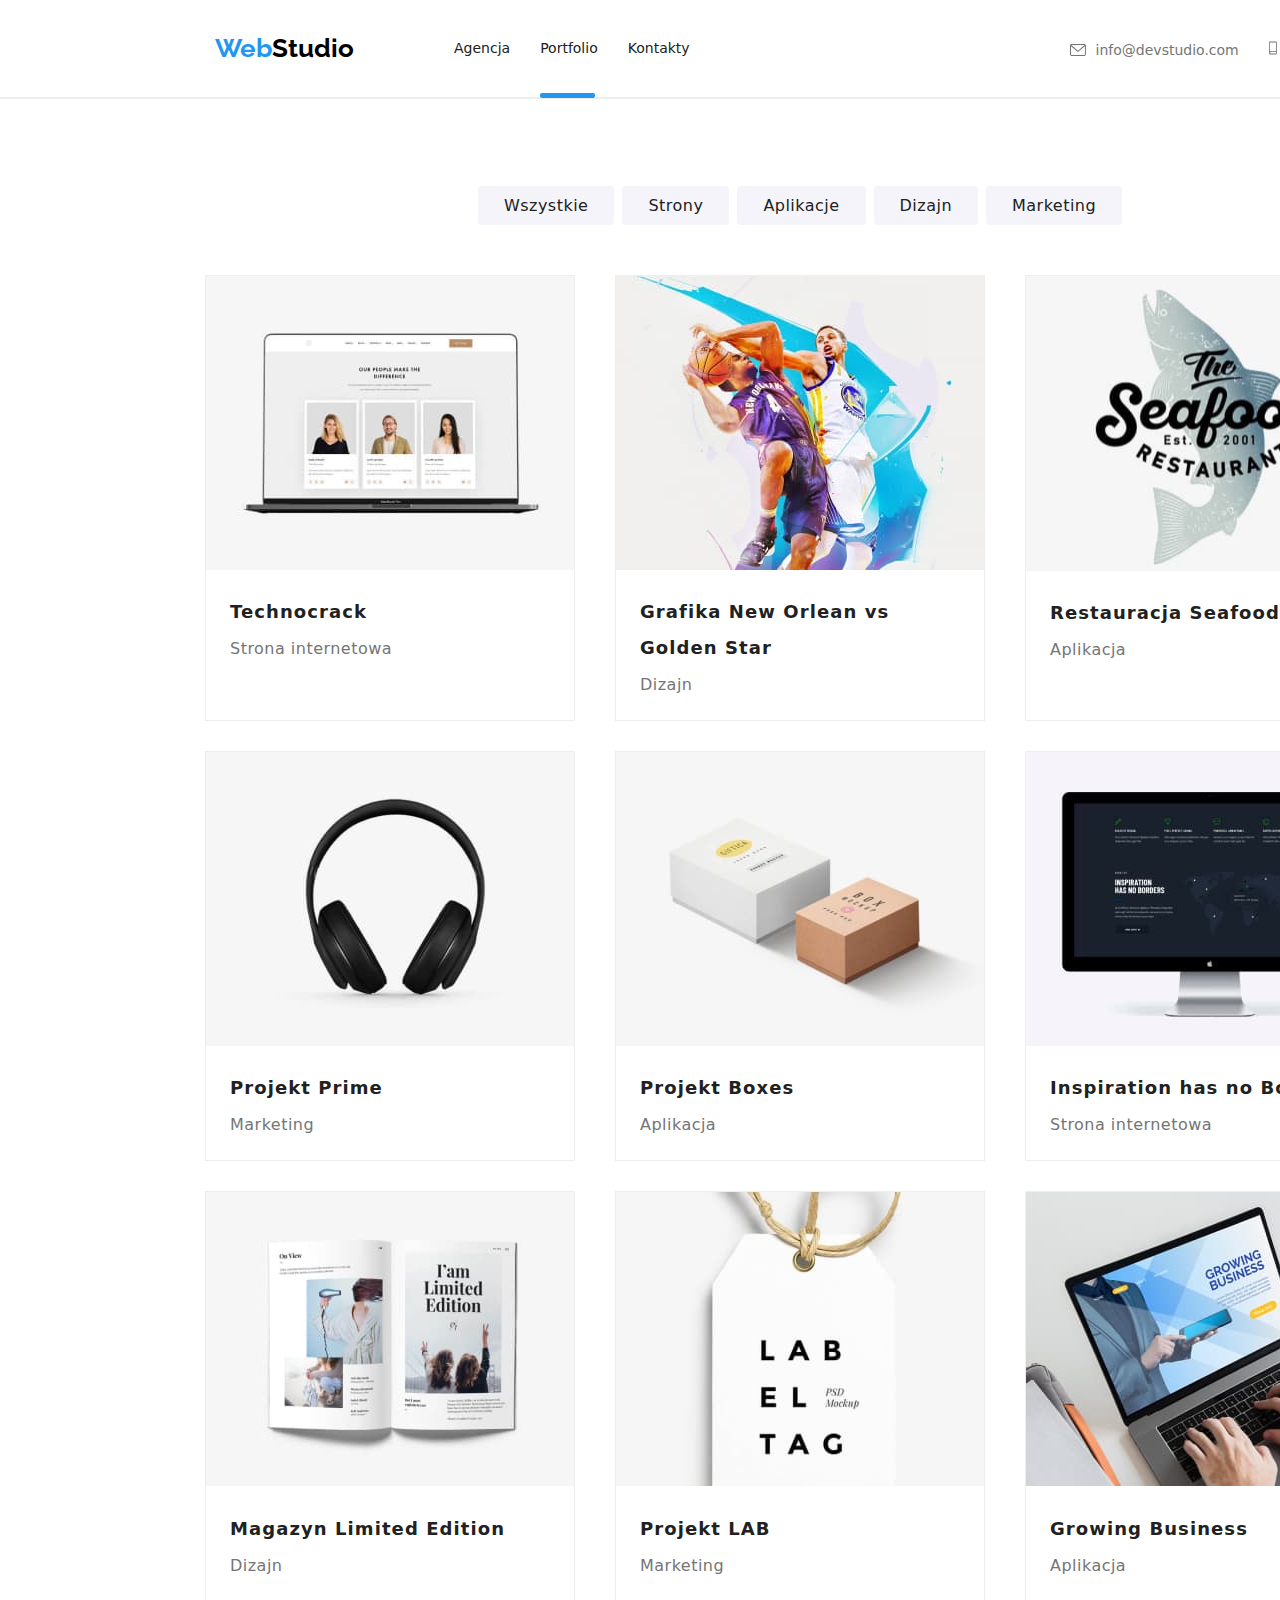
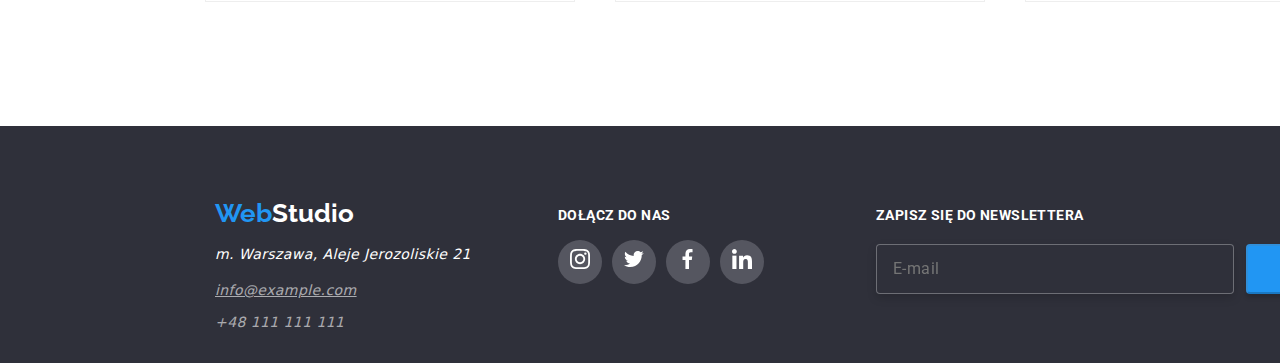
==== portfolio.html @ 520915a3 "Add files via upload" ====
<!DOCTYPE html>
<html lang="pl">
  <head>
    <meta charset="UTF-8" />
    <meta http-equiv="X-UA-Compatible" content="IE=edge" />
    <meta name="viewport" content="width=device-width, initial-scale=1.0" />
    <title>Zadanie domowe GoIT Polska</title>
    <link rel="icon" type="image/x-icon" href="ico.png" />
    <link rel="stylesheet" href="./css/styles.css" />
    <link rel="preconnect" href="https://fonts.googleapis.com" />
    <link rel="preconnect" href="https://fonts.gstatic.com" crossorigin />
    <link
      href="https://fonts.googleapis.com/css2?family=Raleway:ital,wght@0,100;0,200;0,300;0,400;0,500;0,600;0,700;0,800;0,900;1,100;1,200;1,300;1,400;1,500;1,600;1,700;1,800;1,900&display=swap"
      rel="stylesheet"
    />
    <link rel="preconnect" href="https://fonts.googleapis.com" />
    <link rel="preconnect" href="https://fonts.gstatic.com" crossorigin />
    <link
      href="https://fonts.googleapis.com/css2?family=Raleway:ital,wght@0,100;0,200;0,300;0,400;0,500;0,600;0,700;0,800;0,900;1,100;1,200;1,300;1,400;1,500;1,600;1,700;1,800;1,900&family=Roboto:ital,wght@0,100;0,300;0,400;0,500;0,700;0,900;1,100;1,300;1,400;1,500;1,700;1,900&display=swap"
      rel="stylesheet"
    />
    <link href="./css/main.min.css" rel="stylesheet" />
  </head>
  <body>
    <header>
      <div class="menu">
        <nav>
          <a href="index.html" class="logo">
            <span style="color: #2196f3">Web</span><span style="color: black">Studio</span>
          </a>
          <ul class="nav__list">
            <li class="nav__item"><a class="nav__link" href="index.html">Agencja</a></li>
            <li class="nav__item"><a class="nav__link is-active" href="portfolio.html">Portfolio</a></li>
            <li class="nav__item"><a class="nav__link" href="Contact">Kontakty</a></li>
          </ul>
        </nav>
         <ul class="contact__list">
          <li class="contact__item">
            <a class="contact__link" href="mailto:info@devstudio.com">
              <svg class="mail__icon"><use href="./images/icons.svg#icon-envelope"></use></svg>info@devstudio.com
            </a>
          </li>
          <li class="contact__item">
            <a class="contact__link" href="call:+48111111111">
              <svg class="phone__icon"><use href="./images/icons.svg#icon-smartphone"></use></svg>+48 111 111 111
            </a>
          </li>
      </div>
    </header>

    <main>
      <nav class="filter__container">
        <ul class="filter__list">
          <li>
            <a href="all.html" class="btn" type="button">Wszystkie</a>
          </li>
          <li>
            <a href="pages.html" class="btn" type="button">Strony</a>
          </li>
          <li>
            <a href="apps.html" class="btn" type="button">Aplikacje</a>
          </li>
          <li>
            <a href="design.html" class="btn" type="button">Dizajn</a>
          </li>
          <li>
            <a href="marketing.html" class="btn" type="button">Marketing</a>
          </li>
        </ul>
      </nav>
      <div class="main__container">
        <ul class="portfolio__list">
          <li class="portfolio__item">
            <div class="portfolio__overlay">
            <p class="portfolio__overlay-text">
              Technocrack jest popularną platformą wykorzystywaną do
              rozpowszechniania koronawirusa. Firmy wykorzystują tę
              platformę do celów szpiegowskich i ataków na niezabezpieczone
              serwery konkurencji
            </p>
          </div>
            <img
              src="./images/photo8.jpg"
              width="370"
              height="294"
              alt="laptop"
            />
            <div class="description__container">
            <h3 class="portfolio__heading">Technocrack</h3>
            <p class="portfolio__description">Strona internetowa</p>
          </div>
          </li>
          <li class="portfolio__item">
            <div class="portfolio__overlay">
              <p class="portfolio__overlay-text">
                Technocrack jest popularną platformą wykorzystywaną do
                rozpowszechniania koronawirusa. Firmy wykorzystują tę
                platformę do celów szpiegowskich i ataków na niezabezpieczone
                serwery konkurencji
              </p>
            </div>
            <img
              src="./images/photo9.jpg"
              width="370"
              height="294"
              alt="laptop"
            />
            <div class="description__container">
            <h3 class="portfolio__heading">Grafika New Orlean vs Golden Star</h3>
            <p class="portfolio__description">Dizajn</p>
           
          </li>
          <li class="portfolio__item">
            <div class="portfolio__overlay">
              <p class="portfolio__overlay-text">
                Technocrack jest popularną platformą wykorzystywaną do
                rozpowszechniania koronawirusa. Firmy wykorzystują tę
                platformę do celów szpiegowskich i ataków na niezabezpieczone
                serwery konkurencji
              </p>
            </div>
            <img
              src="./images/photo10.jpg"
              width="370"
              height="295"
              alt="basketball-players"
            />
            <div class="description__container">
            <h3 class="portfolio__heading">Restauracja Seafood</h3>
            <p class="portfolio__description">Aplikacja</p></div>
          
          </li>
          <li class="portfolio__item">
            <div class="portfolio__overlay">
              <p class="portfolio__overlay-text">
                Technocrack jest popularną platformą wykorzystywaną do
                rozpowszechniania koronawirusa. Firmy wykorzystują tę
                platformę do celów szpiegowskich i ataków na niezabezpieczone
                serwery konkurencji
              </p>
            </div>
            <img
              src="./images/photo11.jpg"
              width="370"
              height="294"
              alt="laptop"
            />
            <div class="description__container">
            <h3 class="portfolio__heading">Projekt Prime</h3>
            <p class="portfolio__description">Marketing</p></div>
           
          </li>
          <li class="portfolio__item">
            <div class="portfolio__overlay">
              <p class="portfolio__overlay-text">
                Technocrack jest popularną platformą wykorzystywaną do
                rozpowszechniania koronawirusa. Firmy wykorzystują tę
                platformę do celów szpiegowskich i ataków na niezabezpieczone
                serwery konkurencji
              </p>
            </div>
            <img
              src="./images/photo12.jpg"
              width="370"
              height="294"
              alt="laptop"
            />
            <div class="description__container">
            <h3 class="portfolio__heading">Projekt Boxes</h3>
            <p class="portfolio__description">Aplikacja</p></div>
           
          </li>
          <li class="portfolio__item">
            <div class="portfolio__overlay">
              <p class="portfolio__overlay-text">
                Technocrack jest popularną platformą wykorzystywaną do
                rozpowszechniania koronawirusa. Firmy wykorzystują tę
                platformę do celów szpiegowskich i ataków na niezabezpieczone
                serwery konkurencji
              </p>
            </div>
            <img 
              src="./images/photo13.jpg"
              width="370"
              height="294"
              alt="laptop"
            />
            <div class="description__container">
            <h3 class="portfolio__heading">Inspiration has no Borders</h3>
            <p class="portfolio__description">Strona internetowa</p></div>
          
          </li>
          <li class="portfolio__item">
            <div class="portfolio__overlay">
              <p class="portfolio__overlay-text">
                Technocrack jest popularną platformą wykorzystywaną do
                rozpowszechniania koronawirusa. Firmy wykorzystują tę
                platformę do celów szpiegowskich i ataków na niezabezpieczone
                serwery konkurencji
              </p>
            </div>
            <img
              src="./images/photo14.jpg"
              width="370"
              height="294"
              alt="laptop"
            />
            <div class="description__container">
            <h3 class="portfolio__heading">Magazyn Limited Edition</h3>
            <p class="portfolio__description">Dizajn</p></div>
            
          </li>
          <li class="portfolio__item">
            <div class="portfolio__overlay">
              <p class="portfolio__overlay-text">
                Technocrack jest popularną platformą wykorzystywaną do
                rozpowszechniania koronawirusa. Firmy wykorzystują tę
                platformę do celów szpiegowskich i ataków na niezabezpieczone
                serwery konkurencji
              </p>
            </div>
            <img
              src="./images/photo15.jpg"
              width="370"
              height="294"
              alt="laptop"
            />
            <div class="description__container">
            <h3 class="portfolio__heading">Projekt LAB</h3>
            <p class="portfolio__description">Marketing</p></div>
            
          </li>
          <li class="portfolio__item">
            <div class="portfolio__overlay">
              <p class="portfolio__overlay-text">
                Technocrack jest popularną platformą wykorzystywaną do
                rozpowszechniania koronawirusa. Firmy wykorzystują tę
                platformę do celów szpiegowskich i ataków na niezabezpieczone
                serwery konkurencji
              </p>
            </div>
            <img
              src="./images/photo16.jpg"
              width="370"
              height="294"
              alt="laptop"
            />
            <div class="description__container">
            <h3 class="portfolio__heading">Growing Business</h3>
            <p class="portfolio__description">Aplikacja</p></div>
          </li>
        </ul>
      </div>
    </main>
    <footer>
      <address>
        <div class="footer__container-logo">
          <a class="logo"><span style="color: #2196f3">Web</span><span style="color: white">Studio</span></a>
          <a class="footer__street">m. Warszawa, Aleje Jerozoliskie 21</a>
          <a class="footer__mail-link" href="mailto:info@example.com"
            >info@example.com</a
          >
          <a class="footer__phone-link" href="+48111111111">+48 111 111 111</a><br />
        </div>
        <div class="footer__box">
          <p class="footer__heading">DOŁĄCZ DO NAS</p>
          <ul class="footer__icon-list">
            <li class="footer__icon-item">
              <a
                class="footer__icon"
                href="https://www.instagram.com/"
                target="_blank"
                title="instagram"
              >
                <div class="footer__icon-box">
                  <svg class="social__icon" height="20" width="20">
                    <use href="./images/icons.svg#icon-instagram-1"></use>
                  </svg></div
              ></a>
            </li>

            <li class="footer__icon-item">
              <a
                class="footer__icon"
                href="https://www.twitter.com/"
                target="_blank"
                title="twitter"
              >
                <div class="footer__icon-box">
                  <svg class="social__icon" height="20" width="20">
                    <use href="./images/icons.svg#icon-twitter-1"></use>
                  </svg></div
              ></a>
            </li>

            <li class="footer__icon-item">
              <a
                class="footer__icon"
                href="https://www.facebook.com/"
                target="_blank"
                title="facebook"
              >
                <div class="footer__icon-box">
                  <svg class="social__icon" height="20" width="20">
                    <use href="./images/icons.svg#icon-facebook-1"></use>
                  </svg></div
              ></a>
            </li>

            <li class="footer__icon-item">
              <a
                class="footer__icon"
                href="https://www.linkedin.com/"
                target="_blank"
                title="linkedin"
              >
                <div class="footer__icon-box">
                  <svg class="social__icon" height="20" width="20">
                    <use href="./images/icons.svg#icon-linkedin-1"></use>
                  </svg></div></a>
            </li>
          </ul>
        </div>
        <div class="footer__box-newsletter">
          <p class="footer__heading footer__heading--newsletter">Zapisz się do newslettera</p>
          <form>
            <div class="newsletter__container">
            <input class="footer__newsletter" type="email" name="email" placeholder="E-mail"required>
    <button class="form__button form__button--signup" type="submit">
      Zapisz się
      <svg class="icon__send" height="24" width="24">
        <use href="./images/icons.svg#icon-icon-send"></use>
      </svg>
    </button>
  </div>
  </input>
</form>
</div>
      </address>
    </footer>
  </body>
</html>
---- css/main.min.css ----
*{-webkit-box-sizing:border-box;box-sizing:border-box;margin:0 auto;list-style:none}body{font-family:"roboto",sans-serif;background-color:#fff;font-style:normal;width:1600px;position:relative;margin:0 auto}header{max-width:100%;padding:32px;border-bottom:2px solid #eee;-webkit-box-pack:justify;-ms-flex-pack:justify;justify-content:space-between}nav{position:relative;display:-webkit-box;display:-ms-flexbox;display:flex;-webkit-box-align:center;-ms-flex-align:center;align-items:center;-webkit-box-pack:justify;-ms-flex-pack:justify;justify-content:space-between;margin:0;gap:60px}/*! modern-normalize v1.1.0 | MIT License | https://github.com/sindresorhus/modern-normalize */*,::before,::after{-webkit-box-sizing:border-box;box-sizing:border-box}html{line-height:1.15;-webkit-text-size-adjust:100%;-moz-tab-size:4;-o-tab-size:4;tab-size:4}body{margin:0;font-family:system-ui,"Segoe UI",Roboto,Helvetica,Arial,sans-serif,"Apple Color Emoji","Segoe UI Emoji"}hr{height:0;color:inherit}abbr[title]{-webkit-text-decoration:underline dotted;text-decoration:underline dotted}b,strong{font-weight:bolder}code,kbd,samp,pre{font-family:ui-monospace,SFMono-Regular,Consolas,"Liberation Mono",Menlo,monospace;font-size:1em}small{font-size:80%}sub,sup{font-size:75%;line-height:0;position:relative;vertical-align:baseline}sub{bottom:-0.25em}sup{top:-0.5em}table{text-indent:0;border-color:inherit}button,input,optgroup,select,textarea{font-family:inherit;font-size:100%;line-height:1.15;margin:0}button,select{text-transform:none}::-moz-focus-inner{border-style:none;padding:0}:-moz-focusring{outline:1px dotted ButtonText}:-moz-ui-invalid{box-shadow:none}legend{padding:0}progress{vertical-align:baseline}::-webkit-inner-spin-button,::-webkit-outer-spin-button{height:auto}[type=search]{outline-offset:-2px}::-webkit-search-decoration{-webkit-appearance:none}::-webkit-file-upload-button{-webkit-appearance:button;font:inherit}summary{display:list-item}:root{--color-first: #ffffff;--color-second: #212121;--color-third: #757575;--color-four: #2196f3;--color-border: rgba(175, 177, 184, 0.3)}.article__icon{height:70px;width:70px}.article__icon-box{display:-webkit-box;display:-ms-flexbox;display:flex;-webkit-box-align:center;-ms-flex-align:center;align-items:center;width:270px;height:120px;background:#f5f4fa;border-radius:4px;margin-bottom:30px;margin-right:0}.article__container{width:auto;-webkit-box-pack:center;-ms-flex-pack:center;justify-content:center;display:-webkit-box;display:-ms-flexbox;display:flex;-ms-flex-wrap:row;flex-wrap:row;-webkit-columns:4;-moz-columns:4;columns:4;padding-top:94px}.article__list{list-style:none;font-size:14px;font-weight:400;line-height:24px;letter-spacing:.03em;display:-webkit-inline-box;display:-ms-inline-flexbox;display:inline-flex;text-align:justify;gap:30px;padding:0}.article__content{font-size:14px;font-weight:400;line-height:1.71;letter-spacing:.03em;text-align:left;width:270px;height:75px;color:#757575}.article__content:hover{text-decoration:underline;text-decoration-color:#2196f3;text-decoration-thickness:3px;-webkit-transition:color 250ms cubic-bezier(0.4, 0, 0.2, 1);transition:color 250ms cubic-bezier(0.4, 0, 0.2, 1)}.article__heading{font-weight:700;font-size:14px;line-height:1.14;letter-spacing:.03em;text-transform:uppercase;width:270px;height:16px}.article__heading:hover{text-decoration:underline;text-decoration-color:#2196f3;text-decoration-thickness:3px;-webkit-transition:color 250ms cubic-bezier(0.4, 0, 0.2, 1);transition:color 250ms cubic-bezier(0.4, 0, 0.2, 1)}.client__container{height:372px;max-width:100%}.client__list{padding:0;height:184px;max-width:1170px;display:-webkit-box;display:-ms-flexbox;display:flex;-ms-flex-item-align:center;align-self:center;-webkit-box-pack:justify;-ms-flex-pack:justify;justify-content:space-between}.client__icon{height:60px;width:106px}.client__item{height:92px;width:170px;border:1px solid var(--color-border);border-radius:4px;-webkit-transition:border 250ms cubic-bezier(0.4, 0, 0.2, 1);transition:border 250ms cubic-bezier(0.4, 0, 0.2, 1);display:-webkit-box;display:-ms-flexbox;display:flex;-webkit-box-pack:center;-ms-flex-pack:center;justify-content:center;-webkit-box-align:center;-ms-flex-align:center;align-items:center}.client__link{width:100%;height:100%;fill:var(--color3);display:-webkit-box;display:-ms-flexbox;display:flex;-webkit-box-align:center;-ms-flex-align:center;align-items:center;-webkit-box-pack:center;-ms-flex-pack:center;justify-content:center;-webkit-transition:fill 500ms cubic-bezier(0.4, 0, 0.2, 1);transition:fill 500ms cubic-bezier(0.4, 0, 0.2, 1)}.client__icon:hover{--color4: var(--color-four);fill:var(--color-four)}.client__item:hover{cursor:pointer;border:1px solid var(--color-four)}.container__heading{font-weight:700;font-size:36px;line-height:1.16;letter-spacing:.03em;color:#212121;display:-webkit-box;display:-ms-flexbox;display:flex;-webkit-box-pack:center;-ms-flex-pack:center;justify-content:center}.footer__mail-link{font-weight:400;font-size:14px;color:rgba(255,255,255,.6);line-height:1.17;letter-spacing:.03em;text-decoration:underline;margin:0}.footer__phone-link:hover{text-decoration:underline;text-decoration-color:#2196f3;text-decoration-thickness:3px;-webkit-transition:color 250ms cubic-bezier(0.4, 0, 0.2, 1);transition:color 250ms cubic-bezier(0.4, 0, 0.2, 1)}.footer__mail-link:hover{text-decoration:underline;text-decoration-color:#2196f3;text-decoration-thickness:3px;-webkit-transition:color 250ms cubic-bezier(0.4, 0, 0.2, 1);transition:color 250ms cubic-bezier(0.4, 0, 0.2, 1)}.footer__phone-link{color:rgba(255,255,255,.6);font-weight:400;font-size:14px;line-height:1.17;letter-spacing:.03em;text-decoration:none;margin:0}.footer__street:hover{text-decoration:underline;text-decoration-color:#2196f3;text-decoration-thickness:3px}.footer__street{font-weight:400;font-size:14px;line-height:1.17;letter-spacing:.03em;color:#fff;-webkit-box-align:start;-ms-flex-align:start;align-items:flex-start}footer{height:auto;width:100%;background-color:#2f303a}address{display:-webkit-box;display:-ms-flexbox;display:flex;-webkit-box-pack:start;-ms-flex-pack:start;justify-content:flex-start;max-width:1170px}.footer__container-logo{display:-webkit-box;display:-ms-flexbox;display:flex;-webkit-box-orient:vertical;-webkit-box-direction:normal;-ms-flex-direction:column;flex-direction:column;row-gap:15px;margin-left:0;margin-right:0;margin-top:72px}.footer__street{cursor:pointer}.footer__logo-link{text-decoration:none;display:-webkit-inline-box;display:-ms-inline-flexbox;display:inline-flex;font-size:26px;font-weight:700;line-height:1.19;font-family:"raleway";font-style:normal;margin:0}.footer__logo:hover{text-decoration:underline;color:#2196f3;text-decoration-thickness:3px;-webkit-transition:color 250ms cubic-bezier(0.4, 0, 0.2, 1);transition:color 250ms cubic-bezier(0.4, 0, 0.2, 1)}.footer__heading{display:-webkit-box;display:-ms-flexbox;display:flex;color:#fff;font-family:Roboto;font-style:normal;font-size:14px;font-weight:700;line-height:1.14;letter-spacing:.03em;padding-top:10px;text-transform:uppercase;margin-top:72px}.footer__box{padding-left:70px}.footer__heading:hover{text-decoration:underline;text-decoration-color:#2196f3;text-decoration-thickness:3px;-webkit-transition:color 250ms cubic-bezier(0.4, 0, 0.2, 1);transition:color 250ms cubic-bezier(0.4, 0, 0.2, 1)}.footer__icon{height:44px;width:44px;margin-top:16px;border-radius:50px;background-color:rgba(175,177,184,.3);--color4: var(--color-first);display:-webkit-box;display:-ms-flexbox;display:flex;-webkit-box-align:center;-ms-flex-align:center;align-items:center;-webkit-box-pack:center;-ms-flex-pack:center;justify-content:center;-webkit-transition:background-color 250ms cubic-bezier(0.4, 0, 0.2, 1);transition:background-color 250ms cubic-bezier(0.4, 0, 0.2, 1)}.footer__street{font-weight:400;font-size:14px;line-height:1.7;letter-spacing:.03em;color:#fff}.footer__icon:hover{cursor:pointer;background-color:#2196f3;border-radius:50px;cursor:pointer;background-color:var(--color-four)}.footer__icon-list{display:-webkit-box;display:-ms-flexbox;display:flex;-ms-flex-wrap:wrap;flex-wrap:wrap;list-style:none;gap:10px;padding:0}.footer__newsletter{height:50px;width:358px;border-radius:4px;border:1px solid rgba(255,255,255,.3);font-size:12px;background:#2f303a;-webkit-filter:drop-shadow(0px 4px 4px rgba(0, 0, 0, 0.15));filter:drop-shadow(0px 4px 4px rgba(0, 0, 0, 0.15));font-weight:400;font-size:16px;color:#fff;line-height:1.25;display:-webkit-box;display:-ms-flexbox;display:flex;-webkit-box-align:center;-ms-flex-align:center;align-items:center;letter-spacing:.03em;padding-left:16px;margin-right:12px}.footer__box-newsletter{display:-webkit-box;display:-ms-flexbox;display:flex;font-family:Roboto;font-style:normal;font-size:14px;font-weight:700;line-height:1.14;letter-spacing:.03em;padding-top:10px;text-transform:uppercase;width:570px;-webkit-box-orient:vertical;-webkit-box-direction:normal;-ms-flex-direction:column;flex-direction:column}.footer__heading--newsletter{margin-left:78px;margin-right:0;padding:0;margin-bottom:20px}.newsletter__container{display:-webkit-inline-box;display:-ms-inline-flexbox;display:inline-flex;-webkit-box-align:baseline;-ms-flex-align:baseline;align-items:baseline;margin-left:78px}.newsletter__box{display:-webkit-box;display:-ms-flexbox;display:flex;margin:40px}.icon__send{margin-left:24px;padding:0}.form__button--signup{margin:0;padding-left:42px;margin-top:0}.form__button--send{margin-top:0}.form__button{background-color:#2196f3;cursor:pointer;border-radius:4px;border-color:rgba(33,33,33,.2);color:#fff;text-decoration:none;font-weight:700;font-size:16px;line-height:1.87;letter-spacing:.06em;display:-webkit-box;display:-ms-flexbox;display:flex;-webkit-box-align:center;-ms-flex-align:center;align-items:center;-webkit-box-shadow:0px 4px 4px rgba(0,0,0,.15);box-shadow:0px 4px 4px rgba(0,0,0,.15);margin:0px auto;-webkit-box-pack:center;-ms-flex-pack:center;justify-content:center;width:200px;height:50px}.baner{background-color:#2f303a;background-image:-webkit-gradient(linear, left top, left bottom, from(rgba(47, 48, 58, 0.4)), to(rgba(47, 48, 58, 0.4))),url(../images/photo00.jpg);background-image:linear-gradient(rgba(47, 48, 58, 0.4), rgba(47, 48, 58, 0.4)),url(../images/photo00.jpg);background-size:cover;background-position:center;background-repeat:no-repeat;font-weight:900;line-height:1.36;letter-spacing:.06em;height:600px;width:100%;-webkit-box-pack:center;-ms-flex-pack:center;justify-content:center;-webkit-box-align:center;-ms-flex-align:center;align-items:center;display:-webkit-box;display:-ms-flexbox;display:flex}.baner__content{font-size:44px;width:696px;text-transform:uppercase;color:#fff;text-align:center}.baner__content:hover{text-decoration:underline;text-decoration-color:#2196f3;text-decoration-thickness:3px;-webkit-transition:color 250ms cubic-bezier(0.4, 0, 0.2, 1);transition:color 250ms cubic-bezier(0.4, 0, 0.2, 1)}.filter__list{font-weight:500;font-size:16px;line-height:1.62;list-style:none;display:-webkit-inline-box;display:-ms-inline-flexbox;display:inline-flex;-webkit-box-pack:justify;-ms-flex-pack:justify;justify-content:space-between;gap:8px;padding:0;margin:0}.btn{background-color:#f5f4fa;cursor:pointer;border-radius:4px;padding:10px 26px;text-decoration:none;color:#212121;font-size:16px;line-height:1.62;letter-spacing:.03em;font-weight:500}.btn:hover{background-color:#2196f3;text-decoration:none;color:#fff;-webkit-box-shadow:4px 4px 6px 0px rgba(0,0,0,.1607843137),0px 4px 4px 0px rgba(0,0,0,.0588235294),0px 1px 1px 0px rgba(0,0,0,.1215686275);box-shadow:4px 4px 6px 0px rgba(0,0,0,.1607843137),0px 4px 4px 0px rgba(0,0,0,.0588235294),0px 1px 1px 0px rgba(0,0,0,.1215686275);-webkit-transition:color 250ms cubic-bezier(0.4, 0, 0.2, 1);transition:color 250ms cubic-bezier(0.4, 0, 0.2, 1)}.container__heading{font-weight:700;font-size:36px;line-height:1.16;letter-spacing:.03em;color:#212121;display:-webkit-box;display:-ms-flexbox;display:flex;-webkit-box-pack:center;-ms-flex-pack:center;justify-content:center;padding-top:94px;margin-bottom:40px}.container__heading:hover{text-decoration:underline;text-decoration-color:#2196f3;text-decoration-thickness:3px;-webkit-transition:color 250ms cubic-bezier(0.4, 0, 0.2, 1);transition:color 250ms cubic-bezier(0.4, 0, 0.2, 1)}.job__container{width:100%;display:-webkit-box;display:-ms-flexbox;display:flex;-ms-flex-wrap:wrap;flex-wrap:wrap;-webkit-box-pack:center;-ms-flex-pack:center;justify-content:center;-webkit-box-align:center;-ms-flex-align:center;align-items:center}.job__section{width:100%;display:-webkit-box;display:-ms-flexbox;display:flex;-ms-flex-wrap:wrap;flex-wrap:wrap;-webkit-box-pack:center;-ms-flex-pack:center;justify-content:center;-webkit-box-align:center;-ms-flex-align:center;align-items:center;gap:30px}.job__img{-webkit-box-pack:center;-ms-flex-pack:center;justify-content:center;display:-webkit-box;display:-ms-flexbox;display:flex;margin-bottom:94px;margin-left:0;margin-right:0}.job__list{list-style:none;padding:0;display:-webkit-inline-box;display:-ms-inline-flexbox;display:inline-flex;gap:30px}.job__list-item{width:370px;overflow:hidden;list-style-type:none}.job__description-box{width:100%;--color-bg: rgba(47, 48, 58, 0.8);background-color:var(--color-bg);text-align:center;width:370px;height:70px;top:1432px;position:absolute;z-index:1}.job__description{color:var(--color-first);text-transform:uppercase;line-height:1.17;padding:27px 0;font-family:Roboto;font-size:14px;font-weight:700;letter-spacing:.03em;text-align:center}.icon__container:hover,.form__name:hover,.form__email:hover,.form__telephone:hover{border-color:#2196f3;-webkit-transition:color 250ms cubic-bezier(0.4, 0, 0.2, 1);transition:color 250ms cubic-bezier(0.4, 0, 0.2, 1)}.form__container{display:-webkit-box;display:-ms-flexbox;display:flex;-ms-flex-wrap:wrap;flex-wrap:wrap;width:448px;padding-top:10px;position:relative;border:0px solid;max-height:20%}.form__container:hover{--color4: var(--color-four);fill:var(--color-four)}.form__icon{margin:15px}.form__comment{resize:none}textarea{min-width:448px;min-height:120px}.form__name,.form__telephone,.form__email{height:40px;width:448px;border-radius:4px;border:1px solid rgba(33,33,33,.2);font-size:12px;border-left:none;border-right:none;border-bottom-left-radius:unset;border-top-left-radius:unset}.form__comment{height:40px;width:448px;border-radius:4px;border:1px solid rgba(33,33,33,.2);font-size:12px;margin-top:4px}.contact__form{display:block;padding:40px}.form__heading{margin-bottom:15px;display:-webkit-box;display:-ms-flexbox;display:flex;-webkit-box-pack:center;-ms-flex-pack:center;justify-content:center;font-size:20px}.form__label{font-family:Roboto;font-size:14px;font-weight:400;line-height:1.16;letter-spacing:.01em;text-align:left;color:#757575;margin-left:0;margin-top:4px;margin-bottom:4px}.form__checkbox{margin-left:15px;margin-right:8px;height:15px;width:15px}.form__accept-container{display:-webkit-box;display:-ms-flexbox;display:flex;padding-top:20px;padding-bottom:20px;-webkit-box-align:center;-ms-flex-align:center;align-items:center}.form__link{color:#2196f3}.form__label--link{font-size:14px}textarea::-webkit-input-placeholder{padding:10px;color:rgba(117,117,117,.5);font-family:Roboto;font-size:12px;font-weight:400;letter-spacing:.01em}textarea::-moz-placeholder{padding:10px;color:rgba(117,117,117,.5);font-family:Roboto;font-size:12px;font-weight:400;letter-spacing:.01em}textarea:-ms-input-placeholder{padding:10px;color:rgba(117,117,117,.5);font-family:Roboto;font-size:12px;font-weight:400;letter-spacing:.01em}textarea::-ms-input-placeholder{padding:10px;color:rgba(117,117,117,.5);font-family:Roboto;font-size:12px;font-weight:400;letter-spacing:.01em}textarea::placeholder{padding:10px;color:rgba(117,117,117,.5);font-family:Roboto;font-size:12px;font-weight:400;letter-spacing:.01em}label{position:relative}.icon__container{width:448px;height:40px;position:relative;border:1px solid rgba(33,33,33,.2);border-radius:4px;display:-webkit-inline-box;display:-ms-inline-flexbox;display:inline-flex;-webkit-box-pack:center;-ms-flex-pack:center;justify-content:center;-webkit-box-align:center;-ms-flex-align:center;align-items:center}.backdrop{position:fixed;left:0;top:0;display:-webkit-box;display:-ms-flexbox;display:flex;-webkit-box-pack:center;-ms-flex-pack:center;justify-content:center;-webkit-box-align:center;-ms-flex-align:center;align-items:center;width:100%;height:100%;background-color:rgba(0,0,0,.8);z-index:99}.modal{position:relative;width:528px;min-height:581px;border-radius:4px;background-color:#fff;-webkit-animation:modal-open 2s forwards;animation:modal-open 2s forwards}.is-hidden{display:none}@-webkit-keyframes modal-open{0%{opacity:0}100%{opacity:1}}@keyframes modal-open{0%{opacity:0}100%{opacity:1}}.modal__button-close{position:absolute;top:8px;right:8px;width:30px;height:30px;background-color:#fff;border-radius:50px;border:1px solid rgba(0,0,0,.1);display:-webkit-box;display:-ms-flexbox;display:flex;-webkit-box-pack:center;-ms-flex-pack:center;justify-content:center;-webkit-box-align:center;-ms-flex-align:center;align-items:center}.modal__button-close:hover{cursor:pointer;-webkit-transition:color 250ms cubic-bezier(0.4, 0, 0.2, 1);transition:color 250ms cubic-bezier(0.4, 0, 0.2, 1)}.is-active::after{content:"";width:55px;top:60px;height:5px;display:block;border-radius:2px;background-color:#2196f3;position:absolute}.mail__icon{--color4: currentColor;fill:var(--color4);height:12px;width:16px;margin-right:10px}.phone__icon{--color4: currentColor;fill:var(--color4);height:16px;width:10px;margin-right:10px}.contact__item{font-size:14px;font-weight:500}.contact__list{text-decoration:none;list-style:none;display:-webkit-box;display:-ms-flexbox;display:flex;gap:30px;-webkit-box-align:baseline;-ms-flex-align:baseline;align-items:baseline;padding-left:380px}.contact__list:last-child{margin:0}.menu{display:-webkit-box;display:-ms-flexbox;display:flex;max-width:1170px;-webkit-box-pack:start;-ms-flex-pack:start;justify-content:flex-start;-webkit-box-align:center;-ms-flex-align:center;align-items:center}.logo:hover{text-decoration:underline;color:#2196f3;text-decoration-thickness:3px;-webkit-transition:color 250ms cubic-bezier(0.4, 0, 0.2, 1);transition:color 250ms cubic-bezier(0.4, 0, 0.2, 1)}.logo{text-decoration:none;font-size:26px;font-weight:700;line-height:1.19;font-family:"raleway";font-style:normal;margin:0}.nav__list{list-style:none;display:-webkit-inline-box;display:-ms-inline-flexbox;display:inline-flex;gap:30px}.nav__link:hover{color:#2196f3;-webkit-transition:color 250ms cubic-bezier(0.4, 0, 0.2, 1);transition:color 250ms cubic-bezier(0.4, 0, 0.2, 1)}.nav__link{color:#212121;font-weight:500;font-size:14px;line-height:1.17;border-radius:6px;text-decoration:none;-webkit-transition:color 250ms cubic-bezier(0.4, 0, 0.2, 1);transition:color 250ms cubic-bezier(0.4, 0, 0.2, 1)}.contact__link{display:-webkit-box;display:-ms-flexbox;display:flex;color:var(--color-third);font-weight:500;font-size:14px;line-height:1.17;text-decoration:none;-webkit-box-align:center;-ms-flex-align:center;align-items:center;-webkit-box-pack:center;-ms-flex-pack:center;justify-content:center}.contact__link:hover{color:var(--color-four);-webkit-transition:color 250ms cubic-bezier(0.4, 0, 0.2, 1);transition:color 250ms cubic-bezier(0.4, 0, 0.2, 1)}.portfolio__item{position:relative;list-style-type:none;height:auto;max-width:370px;margin-bottom:30px;position:relative;border:1px solid #eee;overflow:hidden;-webkit-transition:-webkit-box-shadow 250ms cubic-bezier(0.4, 0, 0.2, 1);transition:-webkit-box-shadow 250ms cubic-bezier(0.4, 0, 0.2, 1);transition:box-shadow 250ms cubic-bezier(0.4, 0, 0.2, 1);transition:box-shadow 250ms cubic-bezier(0.4, 0, 0.2, 1), -webkit-box-shadow 250ms cubic-bezier(0.4, 0, 0.2, 1)}.portfolio__item:hover{-webkit-box-shadow:0px 4px 4px rgba(0,0,0,.25);box-shadow:0px 4px 4px rgba(0,0,0,.25)}.portfolio__heading{font-weight:700;font-size:18px;line-height:2;letter-spacing:.06em;color:#212121;padding-left:24px;padding-bottom:4px;padding-right:24px;padding-top:20px}.portfolio__description{font-weight:400;font-size:16px;line-height:1.87;letter-spacing:.03em;color:#757575;padding-left:24px;padding-bottom:20px;padding-right:24px}.portfolio__heading:hover{text-decoration:underline;text-decoration-thickness:3px;text-decoration-color:#2196f3;-webkit-transition:color 250ms cubic-bezier(0.4, 0, 0.2, 1);transition:color 250ms cubic-bezier(0.4, 0, 0.2, 1)}.portfolio__description:hover{text-decoration:underline;text-decoration-color:#2196f3;text-decoration-thickness:3px;-webkit-transition:color 250ms cubic-bezier(0.4, 0, 0.2, 1);transition:color 250ms cubic-bezier(0.4, 0, 0.2, 1)}.portfolio__overlay{padding:49px 24px 49px 45px;min-height:294px;max-width:400px;position:absolute;top:0;left:0;width:370px;height:294px;background-color:#2196f3;-webkit-transform:translateY(300%);transform:translateY(300%);-webkit-transition:-webkit-transform 250ms cubic-bezier(0.4, 0, 0.2, 1);transition:-webkit-transform 250ms cubic-bezier(0.4, 0, 0.2, 1);transition:transform 250ms cubic-bezier(0.4, 0, 0.2, 1);transition:transform 250ms cubic-bezier(0.4, 0, 0.2, 1), -webkit-transform 250ms cubic-bezier(0.4, 0, 0.2, 1);opacity:.9}.portfolio__item:hover .portfolio__overlay,.blue-overlay:focus{-webkit-transform:translateY(0);transform:translateY(0)}.portfolio__overlay-text{font-size:18px;line-height:1.55;color:#fff}.portfolio__list{list-style:none;display:-webkit-box;display:-ms-flexbox;display:flex;-ms-flex-wrap:wrap;flex-wrap:wrap;max-width:1200px;-webkit-column-gap:30px;-moz-column-gap:30px;column-gap:30px;padding:0}.filter__container{padding:3%;display:-webkit-box;display:-ms-flexbox;display:flex;-webkit-box-pack:center;-ms-flex-pack:center;justify-content:center;margin-top:94px;padding:0}.description__container{position:relative;background-color:#fff}.main__container{display:-webkit-box;display:-ms-flexbox;display:flex;margin-top:56px;margin-bottom:94px}.container__heading:hover{text-decoration:underline;text-decoration-color:#2196f3;text-decoration-thickness:3px;-webkit-transition:color 250ms cubic-bezier(0.4, 0, 0.2, 1);transition:color 250ms cubic-bezier(0.4, 0, 0.2, 1)}.team__container{width:100%;height:100%;-ms-flex-wrap:wrap;flex-wrap:wrap;display:-webkit-box;display:-ms-flexbox;display:flex;-webkit-box-pack:center;-ms-flex-pack:center;justify-content:center;-webkit-box-align:center;-ms-flex-align:center;align-items:center;background-color:#f5f4fa}.team__heading{font-weight:700;font-size:36px;line-height:1.16;letter-spacing:.03em;color:#212121;display:-webkit-box;display:-ms-flexbox;display:flex;-webkit-box-pack:center;-ms-flex-pack:center;justify-content:center;padding-top:94px;margin-bottom:40px}.team__container{height:100%;width:100%;display:-webkit-box;display:-ms-flexbox;display:flex;-webkit-box-pack:center;-ms-flex-pack:center;justify-content:center}.team__img:hover{-webkit-box-shadow:1px 1px 1px 1px rgba(0,0,0,.14);box-shadow:1px 1px 1px 1px rgba(0,0,0,.14);-webkit-transition:-webkit-box-shadow 250ms cubic-bezier(0.4, 0, 0.2, 1);transition:-webkit-box-shadow 250ms cubic-bezier(0.4, 0, 0.2, 1);transition:box-shadow 250ms cubic-bezier(0.4, 0, 0.2, 1);transition:box-shadow 250ms cubic-bezier(0.4, 0, 0.2, 1), -webkit-box-shadow 250ms cubic-bezier(0.4, 0, 0.2, 1)}.team__list{display:-webkit-box;display:-ms-flexbox;display:flex;list-style:none;gap:30px;padding:0}.team__description{-ms-flex-wrap:wrap;flex-wrap:wrap;-webkit-box-pack:center;-ms-flex-pack:center;justify-content:center;-webkit-box-align:center;-ms-flex-align:center;align-items:center}.team__item{width:270px;height:428px;border-style:solid;border:1px;background:#fff;-webkit-box-shadow:0px 1px 3px rgba(0,0,0,.12),0px 1px 1px rgba(0,0,0,.14),0px 2px 1px rgba(0,0,0,.2);box-shadow:0px 1px 3px rgba(0,0,0,.12),0px 1px 1px rgba(0,0,0,.14),0px 2px 1px rgba(0,0,0,.2);border-radius:0px 0px 4px 4px;text-align:center;margin-bottom:94px}.team__member{font-weight:500;font-size:16px;line-height:1.18;letter-spacing:.03em;color:#212121;padding-top:30px;padding-bottom:10px}.team__profession{font-weight:400;font-size:16px;line-height:1.18;letter-spacing:.03em;color:#757575}.team__member:hover{text-decoration:underline;text-decoration-thickness:3px;text-decoration-color:#2196f3;-webkit-transition:color 250ms cubic-bezier(0.4, 0, 0.2, 1);transition:color 250ms cubic-bezier(0.4, 0, 0.2, 1)}.team__profession:hover{text-decoration:underline;text-decoration-thickness:3px;text-decoration-color:#2196f3;-webkit-transition:color 250ms cubic-bezier(0.4, 0, 0.2, 1);transition:color 250ms cubic-bezier(0.4, 0, 0.2, 1)}.team__link{width:206px;height:56px;display:-webkit-inline-box;display:-ms-inline-flexbox;display:inline-flex;-webkit-column-gap:24px;-moz-column-gap:24px;column-gap:24px}.social__link:hover{cursor:pointer;--color4: var(--color-first);background-color:var(--color-four)}.social__link{-webkit-box-align:center;-ms-flex-align:center;align-items:center;display:-webkit-inline-box;display:-ms-inline-flexbox;display:inline-flex;-webkit-box-pack:center;-ms-flex-pack:center;justify-content:center;margin-top:16px;height:44px;width:44px;border-radius:50px;background-color:var(--color-first);-webkit-transition:background-color 250ms cubic-bezier(0.4, 0, 0.2, 1);transition:background-color 250ms cubic-bezier(0.4, 0, 0.2, 1)}/*# sourceMappingURL=main.min.css.map */
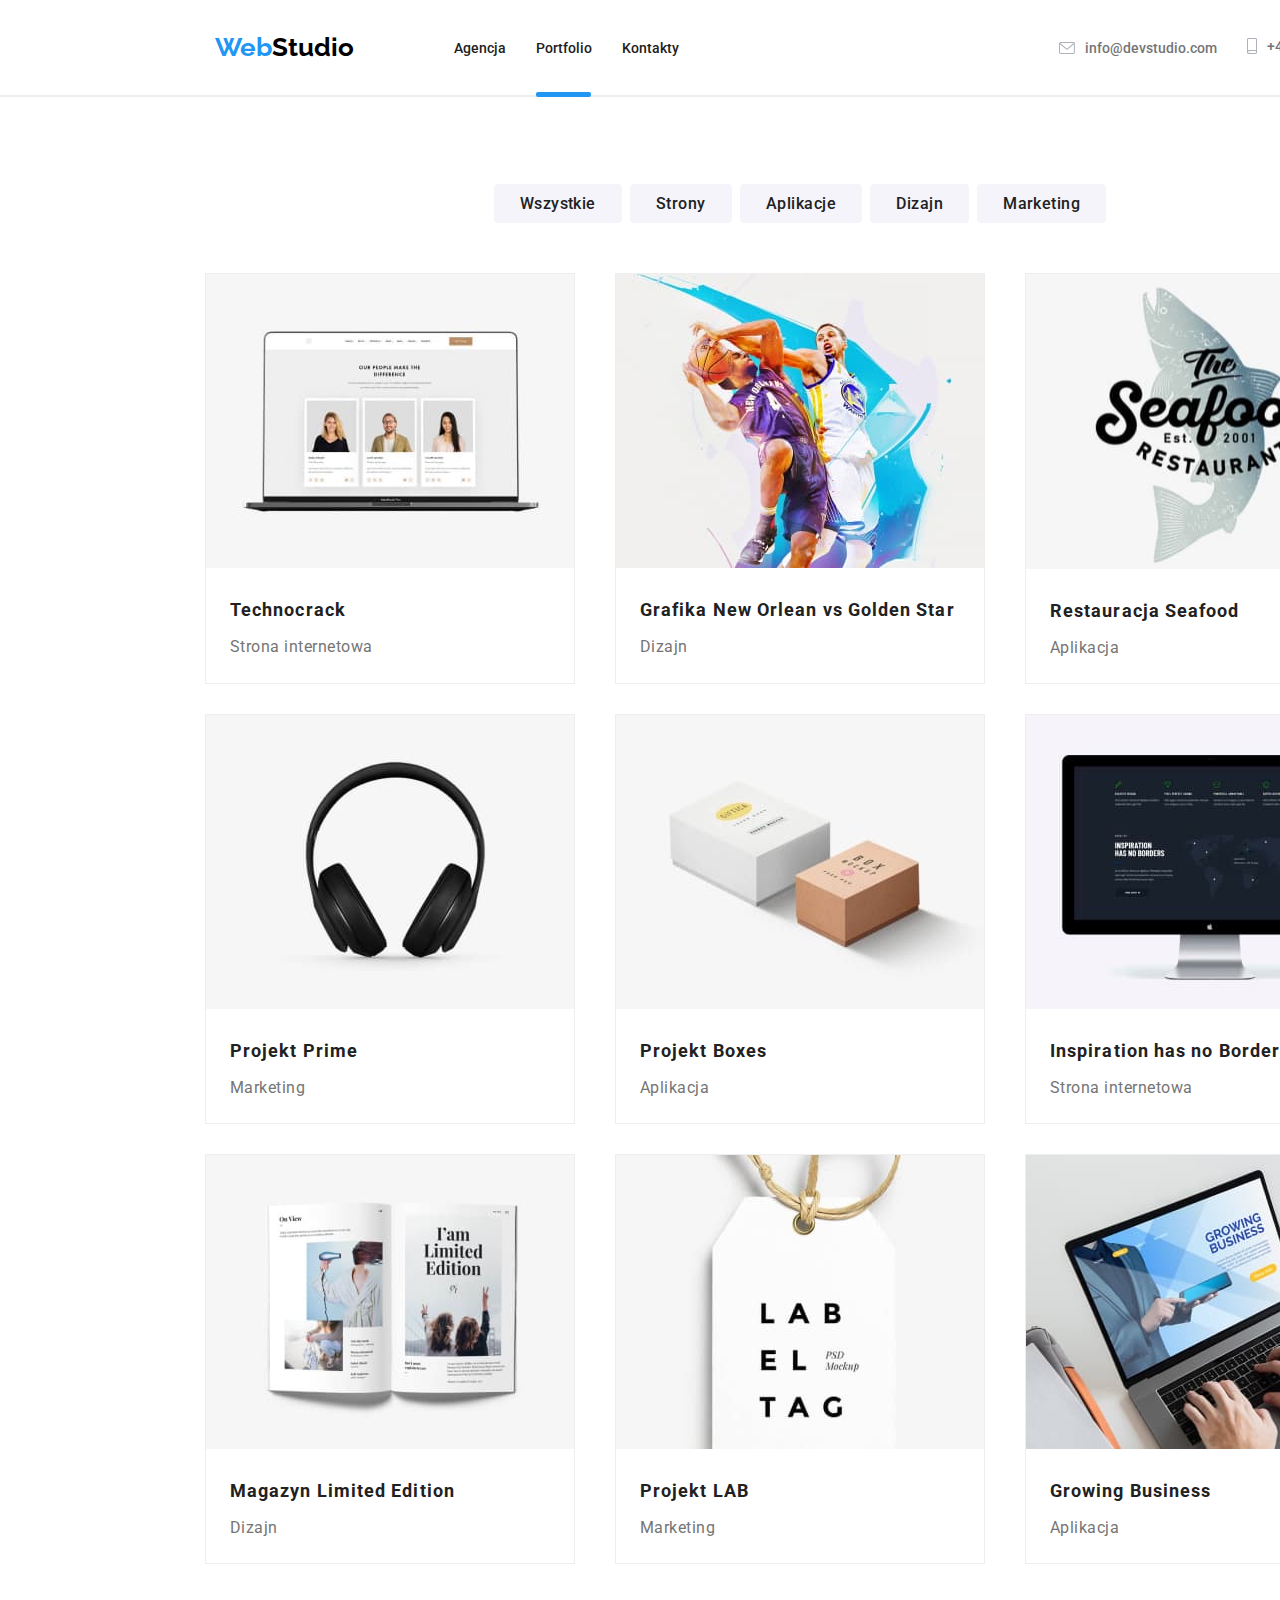
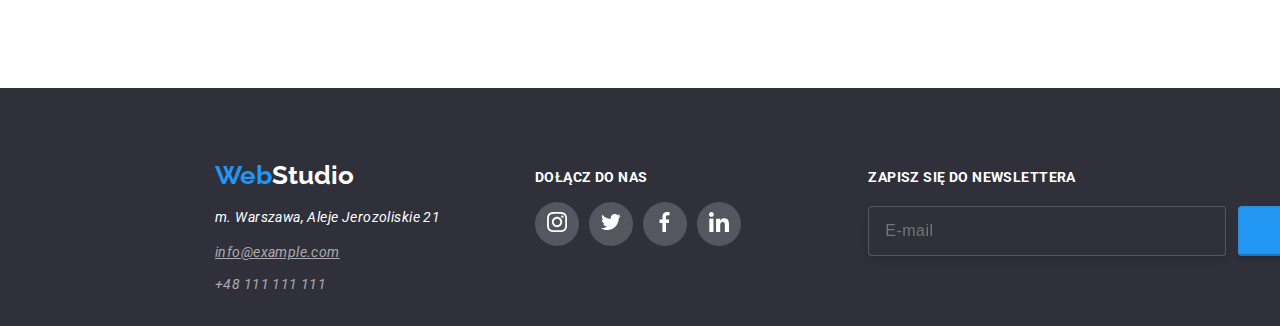
==== commit c1c70f0b: "Add files via upload" ====
--- a/portfolio.html
+++ b/portfolio.html
@@ -20,6 +20,8 @@
       rel="stylesheet"
     />
     <link href="./css/main.min.css" rel="stylesheet" />
+    <link rel="preconnect" href="./css/modern-normalize.css" />
+
   </head>
   <body>
     <header>
--- a/css/main.min.css
+++ b/css/main.min.css
@@ -1 +1 @@
-*{-webkit-box-sizing:border-box;box-sizing:border-box;margin:0 auto;list-style:none}body{font-family:"roboto",sans-serif;background-color:#fff;font-style:normal;width:1600px;position:relative;margin:0 auto}header{max-width:100%;padding:32px;border-bottom:2px solid #eee;-webkit-box-pack:justify;-ms-flex-pack:justify;justify-content:space-between}nav{position:relative;display:-webkit-box;display:-ms-flexbox;display:flex;-webkit-box-align:center;-ms-flex-align:center;align-items:center;-webkit-box-pack:justify;-ms-flex-pack:justify;justify-content:space-between;margin:0;gap:60px}/*! modern-normalize v1.1.0 | MIT License | https://github.com/sindresorhus/modern-normalize */*,::before,::after{-webkit-box-sizing:border-box;box-sizing:border-box}html{line-height:1.15;-webkit-text-size-adjust:100%;-moz-tab-size:4;-o-tab-size:4;tab-size:4}body{margin:0;font-family:system-ui,"Segoe UI",Roboto,Helvetica,Arial,sans-serif,"Apple Color Emoji","Segoe UI Emoji"}hr{height:0;color:inherit}abbr[title]{-webkit-text-decoration:underline dotted;text-decoration:underline dotted}b,strong{font-weight:bolder}code,kbd,samp,pre{font-family:ui-monospace,SFMono-Regular,Consolas,"Liberation Mono",Menlo,monospace;font-size:1em}small{font-size:80%}sub,sup{font-size:75%;line-height:0;position:relative;vertical-align:baseline}sub{bottom:-0.25em}sup{top:-0.5em}table{text-indent:0;border-color:inherit}button,input,optgroup,select,textarea{font-family:inherit;font-size:100%;line-height:1.15;margin:0}button,select{text-transform:none}::-moz-focus-inner{border-style:none;padding:0}:-moz-focusring{outline:1px dotted ButtonText}:-moz-ui-invalid{box-shadow:none}legend{padding:0}progress{vertical-align:baseline}::-webkit-inner-spin-button,::-webkit-outer-spin-button{height:auto}[type=search]{outline-offset:-2px}::-webkit-search-decoration{-webkit-appearance:none}::-webkit-file-upload-button{-webkit-appearance:button;font:inherit}summary{display:list-item}:root{--color-first: #ffffff;--color-second: #212121;--color-third: #757575;--color-four: #2196f3;--color-border: rgba(175, 177, 184, 0.3)}.article__icon{height:70px;width:70px}.article__icon-box{display:-webkit-box;display:-ms-flexbox;display:flex;-webkit-box-align:center;-ms-flex-align:center;align-items:center;width:270px;height:120px;background:#f5f4fa;border-radius:4px;margin-bottom:30px;margin-right:0}.article__container{width:auto;-webkit-box-pack:center;-ms-flex-pack:center;justify-content:center;display:-webkit-box;display:-ms-flexbox;display:flex;-ms-flex-wrap:row;flex-wrap:row;-webkit-columns:4;-moz-columns:4;columns:4;padding-top:94px}.article__list{list-style:none;font-size:14px;font-weight:400;line-height:24px;letter-spacing:.03em;display:-webkit-inline-box;display:-ms-inline-flexbox;display:inline-flex;text-align:justify;gap:30px;padding:0}.article__content{font-size:14px;font-weight:400;line-height:1.71;letter-spacing:.03em;text-align:left;width:270px;height:75px;color:#757575}.article__content:hover{text-decoration:underline;text-decoration-color:#2196f3;text-decoration-thickness:3px;-webkit-transition:color 250ms cubic-bezier(0.4, 0, 0.2, 1);transition:color 250ms cubic-bezier(0.4, 0, 0.2, 1)}.article__heading{font-weight:700;font-size:14px;line-height:1.14;letter-spacing:.03em;text-transform:uppercase;width:270px;height:16px}.article__heading:hover{text-decoration:underline;text-decoration-color:#2196f3;text-decoration-thickness:3px;-webkit-transition:color 250ms cubic-bezier(0.4, 0, 0.2, 1);transition:color 250ms cubic-bezier(0.4, 0, 0.2, 1)}.client__container{height:372px;max-width:100%}.client__list{padding:0;height:184px;max-width:1170px;display:-webkit-box;display:-ms-flexbox;display:flex;-ms-flex-item-align:center;align-self:center;-webkit-box-pack:justify;-ms-flex-pack:justify;justify-content:space-between}.client__icon{height:60px;width:106px}.client__item{height:92px;width:170px;border:1px solid var(--color-border);border-radius:4px;-webkit-transition:border 250ms cubic-bezier(0.4, 0, 0.2, 1);transition:border 250ms cubic-bezier(0.4, 0, 0.2, 1);display:-webkit-box;display:-ms-flexbox;display:flex;-webkit-box-pack:center;-ms-flex-pack:center;justify-content:center;-webkit-box-align:center;-ms-flex-align:center;align-items:center}.client__link{width:100%;height:100%;fill:var(--color3);display:-webkit-box;display:-ms-flexbox;display:flex;-webkit-box-align:center;-ms-flex-align:center;align-items:center;-webkit-box-pack:center;-ms-flex-pack:center;justify-content:center;-webkit-transition:fill 500ms cubic-bezier(0.4, 0, 0.2, 1);transition:fill 500ms cubic-bezier(0.4, 0, 0.2, 1)}.client__icon:hover{--color4: var(--color-four);fill:var(--color-four)}.client__item:hover{cursor:pointer;border:1px solid var(--color-four)}.container__heading{font-weight:700;font-size:36px;line-height:1.16;letter-spacing:.03em;color:#212121;display:-webkit-box;display:-ms-flexbox;display:flex;-webkit-box-pack:center;-ms-flex-pack:center;justify-content:center}.footer__mail-link{font-weight:400;font-size:14px;color:rgba(255,255,255,.6);line-height:1.17;letter-spacing:.03em;text-decoration:underline;margin:0}.footer__phone-link:hover{text-decoration:underline;text-decoration-color:#2196f3;text-decoration-thickness:3px;-webkit-transition:color 250ms cubic-bezier(0.4, 0, 0.2, 1);transition:color 250ms cubic-bezier(0.4, 0, 0.2, 1)}.footer__mail-link:hover{text-decoration:underline;text-decoration-color:#2196f3;text-decoration-thickness:3px;-webkit-transition:color 250ms cubic-bezier(0.4, 0, 0.2, 1);transition:color 250ms cubic-bezier(0.4, 0, 0.2, 1)}.footer__phone-link{color:rgba(255,255,255,.6);font-weight:400;font-size:14px;line-height:1.17;letter-spacing:.03em;text-decoration:none;margin:0}.footer__street:hover{text-decoration:underline;text-decoration-color:#2196f3;text-decoration-thickness:3px}.footer__street{font-weight:400;font-size:14px;line-height:1.17;letter-spacing:.03em;color:#fff;-webkit-box-align:start;-ms-flex-align:start;align-items:flex-start}footer{height:auto;width:100%;background-color:#2f303a}address{display:-webkit-box;display:-ms-flexbox;display:flex;-webkit-box-pack:start;-ms-flex-pack:start;justify-content:flex-start;max-width:1170px}.footer__container-logo{display:-webkit-box;display:-ms-flexbox;display:flex;-webkit-box-orient:vertical;-webkit-box-direction:normal;-ms-flex-direction:column;flex-direction:column;row-gap:15px;margin-left:0;margin-right:0;margin-top:72px}.footer__street{cursor:pointer}.footer__logo-link{text-decoration:none;display:-webkit-inline-box;display:-ms-inline-flexbox;display:inline-flex;font-size:26px;font-weight:700;line-height:1.19;font-family:"raleway";font-style:normal;margin:0}.footer__logo:hover{text-decoration:underline;color:#2196f3;text-decoration-thickness:3px;-webkit-transition:color 250ms cubic-bezier(0.4, 0, 0.2, 1);transition:color 250ms cubic-bezier(0.4, 0, 0.2, 1)}.footer__heading{display:-webkit-box;display:-ms-flexbox;display:flex;color:#fff;font-family:Roboto;font-style:normal;font-size:14px;font-weight:700;line-height:1.14;letter-spacing:.03em;padding-top:10px;text-transform:uppercase;margin-top:72px}.footer__box{padding-left:70px}.footer__heading:hover{text-decoration:underline;text-decoration-color:#2196f3;text-decoration-thickness:3px;-webkit-transition:color 250ms cubic-bezier(0.4, 0, 0.2, 1);transition:color 250ms cubic-bezier(0.4, 0, 0.2, 1)}.footer__icon{height:44px;width:44px;margin-top:16px;border-radius:50px;background-color:rgba(175,177,184,.3);--color4: var(--color-first);display:-webkit-box;display:-ms-flexbox;display:flex;-webkit-box-align:center;-ms-flex-align:center;align-items:center;-webkit-box-pack:center;-ms-flex-pack:center;justify-content:center;-webkit-transition:background-color 250ms cubic-bezier(0.4, 0, 0.2, 1);transition:background-color 250ms cubic-bezier(0.4, 0, 0.2, 1)}.footer__street{font-weight:400;font-size:14px;line-height:1.7;letter-spacing:.03em;color:#fff}.footer__icon:hover{cursor:pointer;background-color:#2196f3;border-radius:50px;cursor:pointer;background-color:var(--color-four)}.footer__icon-list{display:-webkit-box;display:-ms-flexbox;display:flex;-ms-flex-wrap:wrap;flex-wrap:wrap;list-style:none;gap:10px;padding:0}.footer__newsletter{height:50px;width:358px;border-radius:4px;border:1px solid rgba(255,255,255,.3);font-size:12px;background:#2f303a;-webkit-filter:drop-shadow(0px 4px 4px rgba(0, 0, 0, 0.15));filter:drop-shadow(0px 4px 4px rgba(0, 0, 0, 0.15));font-weight:400;font-size:16px;color:#fff;line-height:1.25;display:-webkit-box;display:-ms-flexbox;display:flex;-webkit-box-align:center;-ms-flex-align:center;align-items:center;letter-spacing:.03em;padding-left:16px;margin-right:12px}.footer__box-newsletter{display:-webkit-box;display:-ms-flexbox;display:flex;font-family:Roboto;font-style:normal;font-size:14px;font-weight:700;line-height:1.14;letter-spacing:.03em;padding-top:10px;text-transform:uppercase;width:570px;-webkit-box-orient:vertical;-webkit-box-direction:normal;-ms-flex-direction:column;flex-direction:column}.footer__heading--newsletter{margin-left:78px;margin-right:0;padding:0;margin-bottom:20px}.newsletter__container{display:-webkit-inline-box;display:-ms-inline-flexbox;display:inline-flex;-webkit-box-align:baseline;-ms-flex-align:baseline;align-items:baseline;margin-left:78px}.newsletter__box{display:-webkit-box;display:-ms-flexbox;display:flex;margin:40px}.icon__send{margin-left:24px;padding:0}.form__button--signup{margin:0;padding-left:42px;margin-top:0}.form__button--send{margin-top:0}.form__button{background-color:#2196f3;cursor:pointer;border-radius:4px;border-color:rgba(33,33,33,.2);color:#fff;text-decoration:none;font-weight:700;font-size:16px;line-height:1.87;letter-spacing:.06em;display:-webkit-box;display:-ms-flexbox;display:flex;-webkit-box-align:center;-ms-flex-align:center;align-items:center;-webkit-box-shadow:0px 4px 4px rgba(0,0,0,.15);box-shadow:0px 4px 4px rgba(0,0,0,.15);margin:0px auto;-webkit-box-pack:center;-ms-flex-pack:center;justify-content:center;width:200px;height:50px}.baner{background-color:#2f303a;background-image:-webkit-gradient(linear, left top, left bottom, from(rgba(47, 48, 58, 0.4)), to(rgba(47, 48, 58, 0.4))),url(../images/photo00.jpg);background-image:linear-gradient(rgba(47, 48, 58, 0.4), rgba(47, 48, 58, 0.4)),url(../images/photo00.jpg);background-size:cover;background-position:center;background-repeat:no-repeat;font-weight:900;line-height:1.36;letter-spacing:.06em;height:600px;width:100%;-webkit-box-pack:center;-ms-flex-pack:center;justify-content:center;-webkit-box-align:center;-ms-flex-align:center;align-items:center;display:-webkit-box;display:-ms-flexbox;display:flex}.baner__content{font-size:44px;width:696px;text-transform:uppercase;color:#fff;text-align:center}.baner__content:hover{text-decoration:underline;text-decoration-color:#2196f3;text-decoration-thickness:3px;-webkit-transition:color 250ms cubic-bezier(0.4, 0, 0.2, 1);transition:color 250ms cubic-bezier(0.4, 0, 0.2, 1)}.filter__list{font-weight:500;font-size:16px;line-height:1.62;list-style:none;display:-webkit-inline-box;display:-ms-inline-flexbox;display:inline-flex;-webkit-box-pack:justify;-ms-flex-pack:justify;justify-content:space-between;gap:8px;padding:0;margin:0}.btn{background-color:#f5f4fa;cursor:pointer;border-radius:4px;padding:10px 26px;text-decoration:none;color:#212121;font-size:16px;line-height:1.62;letter-spacing:.03em;font-weight:500}.btn:hover{background-color:#2196f3;text-decoration:none;color:#fff;-webkit-box-shadow:4px 4px 6px 0px rgba(0,0,0,.1607843137),0px 4px 4px 0px rgba(0,0,0,.0588235294),0px 1px 1px 0px rgba(0,0,0,.1215686275);box-shadow:4px 4px 6px 0px rgba(0,0,0,.1607843137),0px 4px 4px 0px rgba(0,0,0,.0588235294),0px 1px 1px 0px rgba(0,0,0,.1215686275);-webkit-transition:color 250ms cubic-bezier(0.4, 0, 0.2, 1);transition:color 250ms cubic-bezier(0.4, 0, 0.2, 1)}.container__heading{font-weight:700;font-size:36px;line-height:1.16;letter-spacing:.03em;color:#212121;display:-webkit-box;display:-ms-flexbox;display:flex;-webkit-box-pack:center;-ms-flex-pack:center;justify-content:center;padding-top:94px;margin-bottom:40px}.container__heading:hover{text-decoration:underline;text-decoration-color:#2196f3;text-decoration-thickness:3px;-webkit-transition:color 250ms cubic-bezier(0.4, 0, 0.2, 1);transition:color 250ms cubic-bezier(0.4, 0, 0.2, 1)}.job__container{width:100%;display:-webkit-box;display:-ms-flexbox;display:flex;-ms-flex-wrap:wrap;flex-wrap:wrap;-webkit-box-pack:center;-ms-flex-pack:center;justify-content:center;-webkit-box-align:center;-ms-flex-align:center;align-items:center}.job__section{width:100%;display:-webkit-box;display:-ms-flexbox;display:flex;-ms-flex-wrap:wrap;flex-wrap:wrap;-webkit-box-pack:center;-ms-flex-pack:center;justify-content:center;-webkit-box-align:center;-ms-flex-align:center;align-items:center;gap:30px}.job__img{-webkit-box-pack:center;-ms-flex-pack:center;justify-content:center;display:-webkit-box;display:-ms-flexbox;display:flex;margin-bottom:94px;margin-left:0;margin-right:0}.job__list{list-style:none;padding:0;display:-webkit-inline-box;display:-ms-inline-flexbox;display:inline-flex;gap:30px}.job__list-item{width:370px;overflow:hidden;list-style-type:none}.job__description-box{width:100%;--color-bg: rgba(47, 48, 58, 0.8);background-color:var(--color-bg);text-align:center;width:370px;height:70px;top:1432px;position:absolute;z-index:1}.job__description{color:var(--color-first);text-transform:uppercase;line-height:1.17;padding:27px 0;font-family:Roboto;font-size:14px;font-weight:700;letter-spacing:.03em;text-align:center}.icon__container:hover,.form__name:hover,.form__email:hover,.form__telephone:hover{border-color:#2196f3;-webkit-transition:color 250ms cubic-bezier(0.4, 0, 0.2, 1);transition:color 250ms cubic-bezier(0.4, 0, 0.2, 1)}.form__container{display:-webkit-box;display:-ms-flexbox;display:flex;-ms-flex-wrap:wrap;flex-wrap:wrap;width:448px;padding-top:10px;position:relative;border:0px solid;max-height:20%}.form__container:hover{--color4: var(--color-four);fill:var(--color-four)}.form__icon{margin:15px}.form__comment{resize:none}textarea{min-width:448px;min-height:120px}.form__name,.form__telephone,.form__email{height:40px;width:448px;border-radius:4px;border:1px solid rgba(33,33,33,.2);font-size:12px;border-left:none;border-right:none;border-bottom-left-radius:unset;border-top-left-radius:unset}.form__comment{height:40px;width:448px;border-radius:4px;border:1px solid rgba(33,33,33,.2);font-size:12px;margin-top:4px}.contact__form{display:block;padding:40px}.form__heading{margin-bottom:15px;display:-webkit-box;display:-ms-flexbox;display:flex;-webkit-box-pack:center;-ms-flex-pack:center;justify-content:center;font-size:20px}.form__label{font-family:Roboto;font-size:14px;font-weight:400;line-height:1.16;letter-spacing:.01em;text-align:left;color:#757575;margin-left:0;margin-top:4px;margin-bottom:4px}.form__checkbox{margin-left:15px;margin-right:8px;height:15px;width:15px}.form__accept-container{display:-webkit-box;display:-ms-flexbox;display:flex;padding-top:20px;padding-bottom:20px;-webkit-box-align:center;-ms-flex-align:center;align-items:center}.form__link{color:#2196f3}.form__label--link{font-size:14px}textarea::-webkit-input-placeholder{padding:10px;color:rgba(117,117,117,.5);font-family:Roboto;font-size:12px;font-weight:400;letter-spacing:.01em}textarea::-moz-placeholder{padding:10px;color:rgba(117,117,117,.5);font-family:Roboto;font-size:12px;font-weight:400;letter-spacing:.01em}textarea:-ms-input-placeholder{padding:10px;color:rgba(117,117,117,.5);font-family:Roboto;font-size:12px;font-weight:400;letter-spacing:.01em}textarea::-ms-input-placeholder{padding:10px;color:rgba(117,117,117,.5);font-family:Roboto;font-size:12px;font-weight:400;letter-spacing:.01em}textarea::placeholder{padding:10px;color:rgba(117,117,117,.5);font-family:Roboto;font-size:12px;font-weight:400;letter-spacing:.01em}label{position:relative}.icon__container{width:448px;height:40px;position:relative;border:1px solid rgba(33,33,33,.2);border-radius:4px;display:-webkit-inline-box;display:-ms-inline-flexbox;display:inline-flex;-webkit-box-pack:center;-ms-flex-pack:center;justify-content:center;-webkit-box-align:center;-ms-flex-align:center;align-items:center}.backdrop{position:fixed;left:0;top:0;display:-webkit-box;display:-ms-flexbox;display:flex;-webkit-box-pack:center;-ms-flex-pack:center;justify-content:center;-webkit-box-align:center;-ms-flex-align:center;align-items:center;width:100%;height:100%;background-color:rgba(0,0,0,.8);z-index:99}.modal{position:relative;width:528px;min-height:581px;border-radius:4px;background-color:#fff;-webkit-animation:modal-open 2s forwards;animation:modal-open 2s forwards}.is-hidden{display:none}@-webkit-keyframes modal-open{0%{opacity:0}100%{opacity:1}}@keyframes modal-open{0%{opacity:0}100%{opacity:1}}.modal__button-close{position:absolute;top:8px;right:8px;width:30px;height:30px;background-color:#fff;border-radius:50px;border:1px solid rgba(0,0,0,.1);display:-webkit-box;display:-ms-flexbox;display:flex;-webkit-box-pack:center;-ms-flex-pack:center;justify-content:center;-webkit-box-align:center;-ms-flex-align:center;align-items:center}.modal__button-close:hover{cursor:pointer;-webkit-transition:color 250ms cubic-bezier(0.4, 0, 0.2, 1);transition:color 250ms cubic-bezier(0.4, 0, 0.2, 1)}.is-active::after{content:"";width:55px;top:60px;height:5px;display:block;border-radius:2px;background-color:#2196f3;position:absolute}.mail__icon{--color4: currentColor;fill:var(--color4);height:12px;width:16px;margin-right:10px}.phone__icon{--color4: currentColor;fill:var(--color4);height:16px;width:10px;margin-right:10px}.contact__item{font-size:14px;font-weight:500}.contact__list{text-decoration:none;list-style:none;display:-webkit-box;display:-ms-flexbox;display:flex;gap:30px;-webkit-box-align:baseline;-ms-flex-align:baseline;align-items:baseline;padding-left:380px}.contact__list:last-child{margin:0}.menu{display:-webkit-box;display:-ms-flexbox;display:flex;max-width:1170px;-webkit-box-pack:start;-ms-flex-pack:start;justify-content:flex-start;-webkit-box-align:center;-ms-flex-align:center;align-items:center}.logo:hover{text-decoration:underline;color:#2196f3;text-decoration-thickness:3px;-webkit-transition:color 250ms cubic-bezier(0.4, 0, 0.2, 1);transition:color 250ms cubic-bezier(0.4, 0, 0.2, 1)}.logo{text-decoration:none;font-size:26px;font-weight:700;line-height:1.19;font-family:"raleway";font-style:normal;margin:0}.nav__list{list-style:none;display:-webkit-inline-box;display:-ms-inline-flexbox;display:inline-flex;gap:30px}.nav__link:hover{color:#2196f3;-webkit-transition:color 250ms cubic-bezier(0.4, 0, 0.2, 1);transition:color 250ms cubic-bezier(0.4, 0, 0.2, 1)}.nav__link{color:#212121;font-weight:500;font-size:14px;line-height:1.17;border-radius:6px;text-decoration:none;-webkit-transition:color 250ms cubic-bezier(0.4, 0, 0.2, 1);transition:color 250ms cubic-bezier(0.4, 0, 0.2, 1)}.contact__link{display:-webkit-box;display:-ms-flexbox;display:flex;color:var(--color-third);font-weight:500;font-size:14px;line-height:1.17;text-decoration:none;-webkit-box-align:center;-ms-flex-align:center;align-items:center;-webkit-box-pack:center;-ms-flex-pack:center;justify-content:center}.contact__link:hover{color:var(--color-four);-webkit-transition:color 250ms cubic-bezier(0.4, 0, 0.2, 1);transition:color 250ms cubic-bezier(0.4, 0, 0.2, 1)}.portfolio__item{position:relative;list-style-type:none;height:auto;max-width:370px;margin-bottom:30px;position:relative;border:1px solid #eee;overflow:hidden;-webkit-transition:-webkit-box-shadow 250ms cubic-bezier(0.4, 0, 0.2, 1);transition:-webkit-box-shadow 250ms cubic-bezier(0.4, 0, 0.2, 1);transition:box-shadow 250ms cubic-bezier(0.4, 0, 0.2, 1);transition:box-shadow 250ms cubic-bezier(0.4, 0, 0.2, 1), -webkit-box-shadow 250ms cubic-bezier(0.4, 0, 0.2, 1)}.portfolio__item:hover{-webkit-box-shadow:0px 4px 4px rgba(0,0,0,.25);box-shadow:0px 4px 4px rgba(0,0,0,.25)}.portfolio__heading{font-weight:700;font-size:18px;line-height:2;letter-spacing:.06em;color:#212121;padding-left:24px;padding-bottom:4px;padding-right:24px;padding-top:20px}.portfolio__description{font-weight:400;font-size:16px;line-height:1.87;letter-spacing:.03em;color:#757575;padding-left:24px;padding-bottom:20px;padding-right:24px}.portfolio__heading:hover{text-decoration:underline;text-decoration-thickness:3px;text-decoration-color:#2196f3;-webkit-transition:color 250ms cubic-bezier(0.4, 0, 0.2, 1);transition:color 250ms cubic-bezier(0.4, 0, 0.2, 1)}.portfolio__description:hover{text-decoration:underline;text-decoration-color:#2196f3;text-decoration-thickness:3px;-webkit-transition:color 250ms cubic-bezier(0.4, 0, 0.2, 1);transition:color 250ms cubic-bezier(0.4, 0, 0.2, 1)}.portfolio__overlay{padding:49px 24px 49px 45px;min-height:294px;max-width:400px;position:absolute;top:0;left:0;width:370px;height:294px;background-color:#2196f3;-webkit-transform:translateY(300%);transform:translateY(300%);-webkit-transition:-webkit-transform 250ms cubic-bezier(0.4, 0, 0.2, 1);transition:-webkit-transform 250ms cubic-bezier(0.4, 0, 0.2, 1);transition:transform 250ms cubic-bezier(0.4, 0, 0.2, 1);transition:transform 250ms cubic-bezier(0.4, 0, 0.2, 1), -webkit-transform 250ms cubic-bezier(0.4, 0, 0.2, 1);opacity:.9}.portfolio__item:hover .portfolio__overlay,.blue-overlay:focus{-webkit-transform:translateY(0);transform:translateY(0)}.portfolio__overlay-text{font-size:18px;line-height:1.55;color:#fff}.portfolio__list{list-style:none;display:-webkit-box;display:-ms-flexbox;display:flex;-ms-flex-wrap:wrap;flex-wrap:wrap;max-width:1200px;-webkit-column-gap:30px;-moz-column-gap:30px;column-gap:30px;padding:0}.filter__container{padding:3%;display:-webkit-box;display:-ms-flexbox;display:flex;-webkit-box-pack:center;-ms-flex-pack:center;justify-content:center;margin-top:94px;padding:0}.description__container{position:relative;background-color:#fff}.main__container{display:-webkit-box;display:-ms-flexbox;display:flex;margin-top:56px;margin-bottom:94px}.container__heading:hover{text-decoration:underline;text-decoration-color:#2196f3;text-decoration-thickness:3px;-webkit-transition:color 250ms cubic-bezier(0.4, 0, 0.2, 1);transition:color 250ms cubic-bezier(0.4, 0, 0.2, 1)}.team__container{width:100%;height:100%;-ms-flex-wrap:wrap;flex-wrap:wrap;display:-webkit-box;display:-ms-flexbox;display:flex;-webkit-box-pack:center;-ms-flex-pack:center;justify-content:center;-webkit-box-align:center;-ms-flex-align:center;align-items:center;background-color:#f5f4fa}.team__heading{font-weight:700;font-size:36px;line-height:1.16;letter-spacing:.03em;color:#212121;display:-webkit-box;display:-ms-flexbox;display:flex;-webkit-box-pack:center;-ms-flex-pack:center;justify-content:center;padding-top:94px;margin-bottom:40px}.team__container{height:100%;width:100%;display:-webkit-box;display:-ms-flexbox;display:flex;-webkit-box-pack:center;-ms-flex-pack:center;justify-content:center}.team__img:hover{-webkit-box-shadow:1px 1px 1px 1px rgba(0,0,0,.14);box-shadow:1px 1px 1px 1px rgba(0,0,0,.14);-webkit-transition:-webkit-box-shadow 250ms cubic-bezier(0.4, 0, 0.2, 1);transition:-webkit-box-shadow 250ms cubic-bezier(0.4, 0, 0.2, 1);transition:box-shadow 250ms cubic-bezier(0.4, 0, 0.2, 1);transition:box-shadow 250ms cubic-bezier(0.4, 0, 0.2, 1), -webkit-box-shadow 250ms cubic-bezier(0.4, 0, 0.2, 1)}.team__list{display:-webkit-box;display:-ms-flexbox;display:flex;list-style:none;gap:30px;padding:0}.team__description{-ms-flex-wrap:wrap;flex-wrap:wrap;-webkit-box-pack:center;-ms-flex-pack:center;justify-content:center;-webkit-box-align:center;-ms-flex-align:center;align-items:center}.team__item{width:270px;height:428px;border-style:solid;border:1px;background:#fff;-webkit-box-shadow:0px 1px 3px rgba(0,0,0,.12),0px 1px 1px rgba(0,0,0,.14),0px 2px 1px rgba(0,0,0,.2);box-shadow:0px 1px 3px rgba(0,0,0,.12),0px 1px 1px rgba(0,0,0,.14),0px 2px 1px rgba(0,0,0,.2);border-radius:0px 0px 4px 4px;text-align:center;margin-bottom:94px}.team__member{font-weight:500;font-size:16px;line-height:1.18;letter-spacing:.03em;color:#212121;padding-top:30px;padding-bottom:10px}.team__profession{font-weight:400;font-size:16px;line-height:1.18;letter-spacing:.03em;color:#757575}.team__member:hover{text-decoration:underline;text-decoration-thickness:3px;text-decoration-color:#2196f3;-webkit-transition:color 250ms cubic-bezier(0.4, 0, 0.2, 1);transition:color 250ms cubic-bezier(0.4, 0, 0.2, 1)}.team__profession:hover{text-decoration:underline;text-decoration-thickness:3px;text-decoration-color:#2196f3;-webkit-transition:color 250ms cubic-bezier(0.4, 0, 0.2, 1);transition:color 250ms cubic-bezier(0.4, 0, 0.2, 1)}.team__link{width:206px;height:56px;display:-webkit-inline-box;display:-ms-inline-flexbox;display:inline-flex;-webkit-column-gap:24px;-moz-column-gap:24px;column-gap:24px}.social__link:hover{cursor:pointer;--color4: var(--color-first);background-color:var(--color-four)}.social__link{-webkit-box-align:center;-ms-flex-align:center;align-items:center;display:-webkit-inline-box;display:-ms-inline-flexbox;display:inline-flex;-webkit-box-pack:center;-ms-flex-pack:center;justify-content:center;margin-top:16px;height:44px;width:44px;border-radius:50px;background-color:var(--color-first);-webkit-transition:background-color 250ms cubic-bezier(0.4, 0, 0.2, 1);transition:background-color 250ms cubic-bezier(0.4, 0, 0.2, 1)}/*# sourceMappingURL=main.min.css.map */+*{-webkit-box-sizing:border-box;box-sizing:border-box;margin:0 auto;list-style:none}body{font-family:"roboto",sans-serif;background-color:#fff;font-style:normal;width:1600px;position:relative;margin:0 auto}header{max-width:100%;padding:32px;border-bottom:2px solid #eee;-webkit-box-pack:justify;-ms-flex-pack:justify;justify-content:space-between}nav{position:relative;display:-webkit-box;display:-ms-flexbox;display:flex;-webkit-box-align:center;-ms-flex-align:center;align-items:center;-webkit-box-pack:justify;-ms-flex-pack:justify;justify-content:space-between;margin:0;gap:60px}.article__icon{height:70px;width:70px}.article__icon-box{display:-webkit-box;display:-ms-flexbox;display:flex;-webkit-box-align:center;-ms-flex-align:center;align-items:center;width:270px;height:120px;background:#f5f4fa;border-radius:4px;margin-bottom:30px;margin-right:0}.article__container{width:auto;-webkit-box-pack:center;-ms-flex-pack:center;justify-content:center;display:-webkit-box;display:-ms-flexbox;display:flex;-ms-flex-wrap:row;flex-wrap:row;-webkit-columns:4;-moz-columns:4;columns:4;padding-top:94px}.article__list{list-style:none;font-size:14px;font-weight:400;line-height:24px;letter-spacing:.03em;display:-webkit-inline-box;display:-ms-inline-flexbox;display:inline-flex;text-align:justify;gap:30px;padding:0}.article__content{font-size:14px;font-weight:400;line-height:1.71;letter-spacing:.03em;text-align:left;width:270px;height:75px;color:#757575}.article__content:hover,.article__content:focus,.article__content:focus,.article__content:focus{text-decoration:underline;text-decoration-color:#2196f3;text-decoration-thickness:3px;-webkit-transition:text-decoration-color 250ms cubic-bezier(0.4, 0, 0.2, 1);transition:text-decoration-color 250ms cubic-bezier(0.4, 0, 0.2, 1)}.article__heading{font-weight:700;font-size:14px;line-height:1.14;letter-spacing:.03em;text-transform:uppercase;width:270px;height:16px;margin-bottom:10px}.article__heading:hover,.article__heading:focus{text-decoration:underline;text-decoration-color:#2196f3;text-decoration-thickness:3px;-webkit-transition:text-decoration-color 250ms cubic-bezier(0.4, 0, 0.2, 1);transition:text-decoration-color 250ms cubic-bezier(0.4, 0, 0.2, 1)}.client__container{height:372px;max-width:100%}.client__list{padding:0;height:184px;max-width:1170px;display:-webkit-box;display:-ms-flexbox;display:flex;-ms-flex-item-align:center;align-self:center;-webkit-box-pack:justify;-ms-flex-pack:justify;justify-content:space-between}.client__icon{height:60px;width:106px;fill:#afb1bb}.client__icon:hover,.client__icon:focus{fill:#2196f3}.client__item{height:92px;width:170px;border:1px solid rgba(175,177,184,.3);border-radius:4px;-webkit-transition:border 250ms cubic-bezier(0.4, 0, 0.2, 1);transition:border 250ms cubic-bezier(0.4, 0, 0.2, 1);display:-webkit-box;display:-ms-flexbox;display:flex;-webkit-box-pack:center;-ms-flex-pack:center;justify-content:center;-webkit-box-align:center;-ms-flex-align:center;align-items:center}.client__item:hover,.client__item:focus{cursor:pointer;border:1px solid #2196f3}.client__link{width:100%;height:100%;display:-webkit-box;display:-ms-flexbox;display:flex;-webkit-box-align:center;-ms-flex-align:center;align-items:center;-webkit-box-pack:center;-ms-flex-pack:center;justify-content:center;fill:#2196f3;-webkit-transition:fill 500ms cubic-bezier(0.4, 0, 0.2, 1);transition:fill 500ms cubic-bezier(0.4, 0, 0.2, 1)}.container__heading{font-weight:700;font-size:36px;line-height:1.16;letter-spacing:.03em;color:#212121;display:-webkit-box;display:-ms-flexbox;display:flex;-webkit-box-pack:center;-ms-flex-pack:center;justify-content:center}.footer__mail-link{font-weight:400;font-size:14px;color:rgba(255,255,255,.6);line-height:1.17;letter-spacing:.03em;text-decoration:underline;margin:0}.footer__mail-link:hover,.footer__mail-link:focus{text-decoration:underline;text-decoration-color:#2196f3;text-decoration-thickness:3px;-webkit-transition:text-decoration-color 250ms cubic-bezier(0.4, 0, 0.2, 1);transition:text-decoration-color 250ms cubic-bezier(0.4, 0, 0.2, 1)}.footer__phone-link{color:rgba(255,255,255,.6);font-weight:400;font-size:14px;line-height:1.17;letter-spacing:.03em;text-decoration:none;margin:0}.footer__phone-link:hover,.footer__phone-link:focus{text-decoration:underline;text-decoration-color:#2196f3;text-decoration-thickness:3px;-webkit-transition:text-decoration-color 250ms cubic-bezier(0.4, 0, 0.2, 1);transition:text-decoration-color 250ms cubic-bezier(0.4, 0, 0.2, 1)}.footer__street{font-weight:400;font-size:14px;line-height:1.17;letter-spacing:.03em;color:#fff;-webkit-box-align:start;-ms-flex-align:start;align-items:flex-start}.footer__street:hover,.footer__street:focus{text-decoration:underline;text-decoration-color:#2196f3;text-decoration-thickness:3px;-webkit-transition:text-decoration-color 250ms cubic-bezier(0.4, 0, 0.2, 1);transition:text-decoration-color 250ms cubic-bezier(0.4, 0, 0.2, 1)}footer{height:auto;width:100%;background-color:#2f303a}address{display:-webkit-box;display:-ms-flexbox;display:flex;-webkit-box-pack:start;-ms-flex-pack:start;justify-content:flex-start;max-width:1170px}.footer__container-logo{display:-webkit-box;display:-ms-flexbox;display:flex;-webkit-box-orient:vertical;-webkit-box-direction:normal;-ms-flex-direction:column;flex-direction:column;row-gap:15px;margin-left:0;margin-right:0;margin-top:72px}.footer__street{cursor:pointer}.footer__logo-link{text-decoration:none;display:-webkit-inline-box;display:-ms-inline-flexbox;display:inline-flex;font-size:26px;font-weight:700;line-height:1.19;font-family:"Raleway",sans-serif;font-style:normal;margin:0}.footer__heading{display:-webkit-box;display:-ms-flexbox;display:flex;color:#fff;font-family:"Roboto",sans-serif;font-style:normal;font-size:14px;font-weight:700;line-height:1.14;letter-spacing:.03em;padding-top:10px;text-transform:uppercase;margin-top:72px}.footer__heading:hover,.footer__heading:focus{text-decoration:underline;text-decoration-color:#2196f3;text-decoration-thickness:3px;-webkit-transition:text-decoration-color 250ms cubic-bezier(0.4, 0, 0.2, 1);transition:text-decoration-color 250ms cubic-bezier(0.4, 0, 0.2, 1)}.footer__box{padding-left:70px}.footer__icon{height:44px;width:44px;margin-top:16px;border-radius:50px;background-color:rgba(175,177,184,.3);fill:#fff;display:-webkit-box;display:-ms-flexbox;display:flex;-webkit-box-align:center;-ms-flex-align:center;align-items:center;-webkit-box-pack:center;-ms-flex-pack:center;justify-content:center;-webkit-transition:background-color 250ms cubic-bezier(0.4, 0, 0.2, 1);transition:background-color 250ms cubic-bezier(0.4, 0, 0.2, 1)}.footer__icon:hover,.footer__icon:focus{cursor:pointer;background-color:#2196f3;border-radius:50px}.footer__street{font-weight:400;font-size:14px;line-height:1.7;letter-spacing:.03em;color:#fff}.footer__icon-list{display:-webkit-box;display:-ms-flexbox;display:flex;-ms-flex-wrap:wrap;flex-wrap:wrap;list-style:none;gap:10px;padding:0}.footer__newsletter{height:50px;width:358px;border-radius:4px;border:1px solid rgba(175,177,184,.3);font-size:12px;background:#2f303a;-webkit-filter:drop-shadow(0px 4px 4px rgba(0, 0, 0, 0.15));filter:drop-shadow(0px 4px 4px rgba(0, 0, 0, 0.15));font-weight:400;font-size:16px;color:#fff;line-height:1.25;display:-webkit-box;display:-ms-flexbox;display:flex;-webkit-box-align:center;-ms-flex-align:center;align-items:center;letter-spacing:.03em;padding-left:16px;margin-right:12px}.footer__box-newsletter{display:-webkit-box;display:-ms-flexbox;display:flex;font-family:"Roboto",sans-serif;font-style:normal;font-size:14px;font-weight:700;line-height:1.14;letter-spacing:.03em;padding-top:10px;text-transform:uppercase;width:570px;-webkit-box-orient:vertical;-webkit-box-direction:normal;-ms-flex-direction:column;flex-direction:column}.footer__heading--newsletter{margin-left:78px;margin-right:0;padding:0;margin-bottom:20px}.newsletter__container{display:-webkit-inline-box;display:-ms-inline-flexbox;display:inline-flex;-webkit-box-align:baseline;-ms-flex-align:baseline;align-items:baseline;margin-left:78px}.newsletter__box{display:-webkit-box;display:-ms-flexbox;display:flex;margin:40px}.icon__send{fill:#fff;margin-left:24px;padding:0}.form__button--signup{margin:0;padding-left:42px;margin-top:0}.form__button--send{margin-top:0}.form__button{background-color:#2196f3;cursor:pointer;border-radius:4px;border-color:rgba(33,33,33,.2);color:#fff;text-decoration:none;font-weight:700;font-size:16px;line-height:1.87;letter-spacing:.06em;display:-webkit-box;display:-ms-flexbox;display:flex;-webkit-box-align:center;-ms-flex-align:center;align-items:center;-webkit-box-shadow:0px 4px 4px rgba(0,0,0,.15);box-shadow:0px 4px 4px rgba(0,0,0,.15);margin:0px auto;-webkit-box-pack:center;-ms-flex-pack:center;justify-content:center;width:200px;height:50px}.baner{background-image:-webkit-gradient(linear, left top, left bottom, from(rgba(47, 48, 58, 0.4)), to(rgba(47, 48, 58, 0.4))),url(../images/photo00.jpg);background-image:linear-gradient(rgba(47, 48, 58, 0.4), rgba(47, 48, 58, 0.4)),url(../images/photo00.jpg);background-size:cover;background-position:center;background-repeat:no-repeat;font-weight:900;line-height:1.36;letter-spacing:.06em;height:600px;width:100%;-webkit-box-pack:center;-ms-flex-pack:center;justify-content:center;-webkit-box-align:center;-ms-flex-align:center;align-items:center;display:-webkit-box;display:-ms-flexbox;display:flex}.baner__content{font-family:"Roboto",sans-serif;font-size:44px;width:696px;text-transform:uppercase;color:#fff;text-align:center;margin-bottom:30px}.baner__content:hover,.baner__content:focus{text-decoration:underline;text-decoration-color:#2196f3;text-decoration-thickness:3px;-webkit-transition:text-decoration-color 250ms cubic-bezier(0.4, 0, 0.2, 1);transition:text-decoration-color 250ms cubic-bezier(0.4, 0, 0.2, 1)}.filter__list{font-weight:500;font-size:16px;line-height:1.62;list-style:none;display:-webkit-inline-box;display:-ms-inline-flexbox;display:inline-flex;-webkit-box-pack:justify;-ms-flex-pack:justify;justify-content:space-between;gap:8px;padding:0;margin:0}.btn{background-color:#f5f4fa;cursor:pointer;border-radius:4px;padding:10px 26px;text-decoration:none;color:#212121;font-size:16px;line-height:1.62;letter-spacing:.03em;font-weight:500}.btn:hover{background-color:#2196f3;text-decoration:none;color:#fff;-webkit-box-shadow:4px 4px 6px 0px rgba(0,0,0,.1607843137),0px 4px 4px 0px rgba(0,0,0,.0588235294),0px 1px 1px 0px rgba(0,0,0,.1215686275);box-shadow:4px 4px 6px 0px rgba(0,0,0,.1607843137),0px 4px 4px 0px rgba(0,0,0,.0588235294),0px 1px 1px 0px rgba(0,0,0,.1215686275);-webkit-transition:color 250ms cubic-bezier(0.4, 0, 0.2, 1);transition:color 250ms cubic-bezier(0.4, 0, 0.2, 1)}.container__heading{font-weight:700;font-size:36px;line-height:1.16;letter-spacing:.03em;color:#212121;display:-webkit-box;display:-ms-flexbox;display:flex;-webkit-box-pack:center;-ms-flex-pack:center;justify-content:center;padding-top:94px;margin-bottom:40px}.container__heading:hover,.container__heading:focus{text-decoration:underline;text-decoration-color:#2196f3;text-decoration-thickness:3px;-webkit-transition:text-decoration-color 250ms cubic-bezier(0.4, 0, 0.2, 1);transition:text-decoration-color 250ms cubic-bezier(0.4, 0, 0.2, 1)}.job__container{width:100%;display:-webkit-box;display:-ms-flexbox;display:flex;-ms-flex-wrap:wrap;flex-wrap:wrap;-webkit-box-pack:center;-ms-flex-pack:center;justify-content:center;-webkit-box-align:center;-ms-flex-align:center;align-items:center}.job__section{width:100%;display:-webkit-box;display:-ms-flexbox;display:flex;-ms-flex-wrap:wrap;flex-wrap:wrap;-webkit-box-pack:center;-ms-flex-pack:center;justify-content:center;-webkit-box-align:center;-ms-flex-align:center;align-items:center;gap:30px}.job__img{-webkit-box-pack:center;-ms-flex-pack:center;justify-content:center;display:-webkit-box;display:-ms-flexbox;display:flex;margin-bottom:94px;margin-left:0;margin-right:0}.job__list{list-style:none;padding:0;display:-webkit-inline-box;display:-ms-inline-flexbox;display:inline-flex;gap:30px}.job__list-item{width:370px;overflow:hidden;list-style-type:none}.job__description-box{width:100%;background-color:rgba(47,48,58,.8);text-align:center;width:370px;height:70px;top:1442px;position:absolute;z-index:1}.job__description{color:#fff;text-transform:uppercase;line-height:1.17;padding:27px 0;font-family:"Roboto",sans-serif;font-size:14px;font-weight:700;letter-spacing:.03em;text-align:center}.icon__container:hover,.form__name:hover,.form__email:hover,.form__telephone:hover{border-color:#2196f3;-webkit-transition:border-color 250ms cubic-bezier(0.4, 0, 0.2, 1);transition:border-color 250ms cubic-bezier(0.4, 0, 0.2, 1)}.form__container{display:-webkit-box;display:-ms-flexbox;display:flex;-ms-flex-wrap:wrap;flex-wrap:wrap;width:448px;padding-top:10px;position:relative;border:0px solid;max-height:20%}.form__container:hover,.form__container:focus{fill:#2196f3}.form__icon{margin:15px;z-index:99;position:absolute}.form__comment{resize:none}textarea{min-width:448px;min-height:120px}.form__name,.form__telephone,.form__email{height:40px;min-width:448px;border-radius:4px;border:1px solid rgba(33,33,33,.2);font-size:14px;padding-left:42px}.form__comment{height:40px;width:448px;border-radius:4px;border:1px solid rgba(33,33,33,.2);font-size:12px;margin-top:4px}.contact__form{display:block;padding:40px}.form__heading{margin-bottom:15px;display:-webkit-box;display:-ms-flexbox;display:flex;-webkit-box-pack:center;-ms-flex-pack:center;justify-content:center;font-size:20px}.form__label{font-family:"Roboto",sans-serif;font-size:14px;font-weight:400;line-height:1.16;letter-spacing:.01em;text-align:left;color:#757575;margin-left:0;margin-top:4px;margin-bottom:4px}.form__checkbox{margin-left:15px;margin-right:8px;height:15px;width:15px}.form__accept-container{display:-webkit-box;display:-ms-flexbox;display:flex;padding-top:20px;padding-bottom:20px;-webkit-box-align:center;-ms-flex-align:center;align-items:center}.form__link{color:#2196f3}.form__label--link{font-size:14px}textarea{padding:15px}textarea::-webkit-input-placeholder{color:rgba(117,117,117,.5);font-family:"Roboto",sans-serif;font-size:12px;font-weight:400;letter-spacing:.01em}textarea::-moz-placeholder{color:rgba(117,117,117,.5);font-family:"Roboto",sans-serif;font-size:12px;font-weight:400;letter-spacing:.01em}textarea:-ms-input-placeholder{color:rgba(117,117,117,.5);font-family:"Roboto",sans-serif;font-size:12px;font-weight:400;letter-spacing:.01em}textarea::-ms-input-placeholder{color:rgba(117,117,117,.5);font-family:"Roboto",sans-serif;font-size:12px;font-weight:400;letter-spacing:.01em}textarea::placeholder{color:rgba(117,117,117,.5);font-family:"Roboto",sans-serif;font-size:12px;font-weight:400;letter-spacing:.01em}label{position:relative}.icon__container{width:448px;height:40px;position:relative;border:1px solid rgba(33,33,33,.2);border-radius:4px;display:-webkit-inline-box;display:-ms-inline-flexbox;display:inline-flex;-webkit-box-pack:start;-ms-flex-pack:start;justify-content:flex-start;-webkit-box-align:center;-ms-flex-align:center;align-items:center}.backdrop{position:fixed;left:0;top:0;display:-webkit-box;display:-ms-flexbox;display:flex;-webkit-box-pack:center;-ms-flex-pack:center;justify-content:center;-webkit-box-align:center;-ms-flex-align:center;align-items:center;width:100%;height:100%;background-color:rgba(0,0,0,.8);z-index:99}.modal{position:relative;width:528px;min-height:581px;border-radius:4px;background-color:#fff;-webkit-animation:modal-open 2s forwards;animation:modal-open 2s forwards}.is-hidden{display:none}@-webkit-keyframes modal-open{0%{opacity:0}100%{opacity:1}}@keyframes modal-open{0%{opacity:0}100%{opacity:1}}.modal__button-close{position:absolute;top:8px;right:8px;width:30px;height:30px;background-color:#fff;border-radius:50px;border:1px solid rgba(0,0,0,.1);display:-webkit-box;display:-ms-flexbox;display:flex;-webkit-box-pack:center;-ms-flex-pack:center;justify-content:center;-webkit-box-align:center;-ms-flex-align:center;align-items:center}.modal__button-close:hover{cursor:pointer;-webkit-transition:color 250ms cubic-bezier(0.4, 0, 0.2, 1);transition:color 250ms cubic-bezier(0.4, 0, 0.2, 1)}.is-active::after{content:"";width:55px;top:60px;height:5px;display:block;border-radius:2px;background-color:#2196f3;position:absolute}.mail__icon{fill:#afb1bb;height:12px;width:16px;margin-right:10px}.mail__icon:hover{fill:#2196f3}.phone__icon{fill:#afb1bb;height:16px;width:10px;margin-right:10px}.phone__icon:hover{fill:#2196f3}.contact__item{font-size:14px;font-weight:500}.contact__list{text-decoration:none;list-style:none;display:-webkit-box;display:-ms-flexbox;display:flex;gap:30px;-webkit-box-align:baseline;-ms-flex-align:baseline;align-items:baseline;padding-left:380px}.contact__list:last-child{margin:0}.menu{display:-webkit-box;display:-ms-flexbox;display:flex;max-width:1170px;-webkit-box-pack:start;-ms-flex-pack:start;justify-content:flex-start;-webkit-box-align:center;-ms-flex-align:center;align-items:center}.logo{text-decoration:none;font-size:26px;font-weight:700;line-height:1.19;font-family:"Raleway",sans-serif;font-style:normal;margin:0}.logo:hover,.logo:focus{text-decoration:underline;text-decoration-color:#2196f3;text-decoration-thickness:3px;-webkit-transition:text-decoration-color 250ms cubic-bezier(0.4, 0, 0.2, 1);transition:text-decoration-color 250ms cubic-bezier(0.4, 0, 0.2, 1)}.nav__list{list-style:none;display:-webkit-inline-box;display:-ms-inline-flexbox;display:inline-flex;gap:30px}.nav__list:hover,.nav__list:focus{color:#2196f3;-webkit-transition:color 250ms cubic-bezier(0.4, 0, 0.2, 1);transition:color 250ms cubic-bezier(0.4, 0, 0.2, 1)}.nav__link{color:#212121;font-weight:500;font-size:14px;line-height:1.17;border-radius:6px;text-decoration:none;-webkit-transition:color 250ms cubic-bezier(0.4, 0, 0.2, 1);transition:color 250ms cubic-bezier(0.4, 0, 0.2, 1)}.nav__link:hover,.nav__link:focus,.nav__link:active{color:#2196f3}.contact__link{display:-webkit-box;display:-ms-flexbox;display:flex;color:#757575;font-weight:500;font-size:14px;line-height:1.17;text-decoration:none;-webkit-box-align:center;-ms-flex-align:center;align-items:center;-webkit-box-pack:center;-ms-flex-pack:center;justify-content:center}.contact__link:hover,.contact__link:focus{color:#2196f3;-webkit-transition:color 250ms cubic-bezier(0.4, 0, 0.2, 1);transition:color 250ms cubic-bezier(0.4, 0, 0.2, 1)}.portfolio__item{position:relative;list-style-type:none;height:auto;max-width:370px;margin-bottom:30px;position:relative;border:1px solid #eee;overflow:hidden;-webkit-transition:-webkit-box-shadow 250ms cubic-bezier(0.4, 0, 0.2, 1);transition:-webkit-box-shadow 250ms cubic-bezier(0.4, 0, 0.2, 1);transition:box-shadow 250ms cubic-bezier(0.4, 0, 0.2, 1);transition:box-shadow 250ms cubic-bezier(0.4, 0, 0.2, 1), -webkit-box-shadow 250ms cubic-bezier(0.4, 0, 0.2, 1)}.portfolio__item:hover,.portfolio__item:focus{-webkit-box-shadow:0px 4px 4px rgba(0,0,0,.25);box-shadow:0px 4px 4px rgba(0,0,0,.25)}.portfolio__heading{font-weight:700;font-size:18px;line-height:2;letter-spacing:.06em;color:#212121;padding-left:24px;padding-bottom:4px;padding-right:24px;padding-top:20px}.portfolio__heading:hover,.portfolio__heading:focus{text-decoration:underline;text-decoration-thickness:3px;text-decoration-color:#2196f3;-webkit-transition:text-decoration-color 250ms cubic-bezier(0.4, 0, 0.2, 1);transition:text-decoration-color 250ms cubic-bezier(0.4, 0, 0.2, 1)}.portfolio__description{font-weight:400;font-size:16px;line-height:1.87;letter-spacing:.03em;color:#757575;padding-left:24px;padding-bottom:20px;padding-right:24px}.portfolio__description:hover,.portfolio__description:focus{text-decoration:underline;text-decoration-color:#2196f3;text-decoration-thickness:3px;-webkit-transition:text-decoration-color 250ms cubic-bezier(0.4, 0, 0.2, 1);transition:text-decoration-color 250ms cubic-bezier(0.4, 0, 0.2, 1)}.portfolio__overlay{padding:49px 24px 49px 45px;min-height:294px;max-width:400px;position:absolute;top:0;left:0;width:370px;height:294px;background-color:#2196f3;-webkit-transform:translateY(300%);transform:translateY(300%);-webkit-transition:-webkit-transform 250ms cubic-bezier(0.4, 0, 0.2, 1);transition:-webkit-transform 250ms cubic-bezier(0.4, 0, 0.2, 1);transition:transform 250ms cubic-bezier(0.4, 0, 0.2, 1);transition:transform 250ms cubic-bezier(0.4, 0, 0.2, 1), -webkit-transform 250ms cubic-bezier(0.4, 0, 0.2, 1);opacity:.9}.portfolio__item:hover .portfolio__overlay,.blue-overlay:focus{-webkit-transform:translateY(0);transform:translateY(0)}.portfolio__overlay-text{font-size:18px;line-height:1.55;color:#fff}.portfolio__list{list-style:none;display:-webkit-box;display:-ms-flexbox;display:flex;-ms-flex-wrap:wrap;flex-wrap:wrap;max-width:1200px;-webkit-column-gap:30px;-moz-column-gap:30px;column-gap:30px;padding:0}.filter__container{padding:3%;display:-webkit-box;display:-ms-flexbox;display:flex;-webkit-box-pack:center;-ms-flex-pack:center;justify-content:center;margin-top:94px;padding:0}.description__container{position:relative;background-color:#fff}.main__container{display:-webkit-box;display:-ms-flexbox;display:flex;margin-top:56px;margin-bottom:94px}.team__container{width:100%;height:100%;-ms-flex-wrap:wrap;flex-wrap:wrap;display:-webkit-box;display:-ms-flexbox;display:flex;-webkit-box-pack:center;-ms-flex-pack:center;justify-content:center;-webkit-box-align:center;-ms-flex-align:center;align-items:center;background-color:#f5f4fa}.team__heading{font-weight:700;font-size:36px;line-height:1.16;letter-spacing:.03em;color:#212121;display:-webkit-box;display:-ms-flexbox;display:flex;-webkit-box-pack:center;-ms-flex-pack:center;justify-content:center;padding-top:94px;margin-bottom:40px}.team__heading:hover,.team__heading:focus{text-decoration:underline;text-decoration-thickness:3px;text-decoration-color:#2196f3;-webkit-transition:text-decoration-color 250ms cubic-bezier(0.4, 0, 0.2, 1);transition:text-decoration-color 250ms cubic-bezier(0.4, 0, 0.2, 1)}.team__container{height:100%;width:100%;display:-webkit-box;display:-ms-flexbox;display:flex;-webkit-box-pack:center;-ms-flex-pack:center;justify-content:center}.team__list{display:-webkit-box;display:-ms-flexbox;display:flex;list-style:none;gap:30px;padding:0}.team__description{-ms-flex-wrap:wrap;flex-wrap:wrap;-webkit-box-pack:center;-ms-flex-pack:center;justify-content:center;-webkit-box-align:center;-ms-flex-align:center;align-items:center}.team__item{width:270px;height:428px;border-style:solid;border:1px;background:#fff;-webkit-box-shadow:0px 4px 4px rgba(0,0,0,.25);box-shadow:0px 4px 4px rgba(0,0,0,.25);border-radius:0px 0px 4px 4px;text-align:center;margin-bottom:94px}.team__member{font-weight:500;font-size:16px;line-height:1.18;letter-spacing:.03em;color:#212121;padding-top:30px;padding-bottom:10px}.team__member:hover,.team__member:focus{text-decoration:underline;text-decoration-thickness:3px;text-decoration-color:#2196f3;-webkit-transition:text-decoration-color 250ms cubic-bezier(0.4, 0, 0.2, 1);transition:text-decoration-color 250ms cubic-bezier(0.4, 0, 0.2, 1)}.team__profession{font-weight:400;font-size:16px;line-height:1.18;letter-spacing:.03em;color:#757575}.team__profession:hover,.team__profession:focus{text-decoration:underline;text-decoration-thickness:3px;text-decoration-color:#2196f3;-webkit-transition:text-decoration-color 250ms cubic-bezier(0.4, 0, 0.2, 1);transition:text-decoration-color 250ms cubic-bezier(0.4, 0, 0.2, 1)}.team__link{width:206px;height:56px;display:-webkit-inline-box;display:-ms-inline-flexbox;display:inline-flex;-webkit-column-gap:24px;-moz-column-gap:24px;column-gap:24px}.social__link{-webkit-box-align:center;-ms-flex-align:center;align-items:center;display:-webkit-inline-box;display:-ms-inline-flexbox;display:inline-flex;-webkit-box-pack:center;-ms-flex-pack:center;justify-content:center;margin-top:16px;height:44px;width:44px;border-radius:50px;background-color:#fff;-webkit-transition:background-color 250ms cubic-bezier(0.4, 0, 0.2, 1);transition:background-color 250ms cubic-bezier(0.4, 0, 0.2, 1);fill:#afb1bb}.social__link:hover,.social__link:focus{cursor:pointer;background-color:#2196f3;fill:#fff}/*# sourceMappingURL=main.min.css.map */